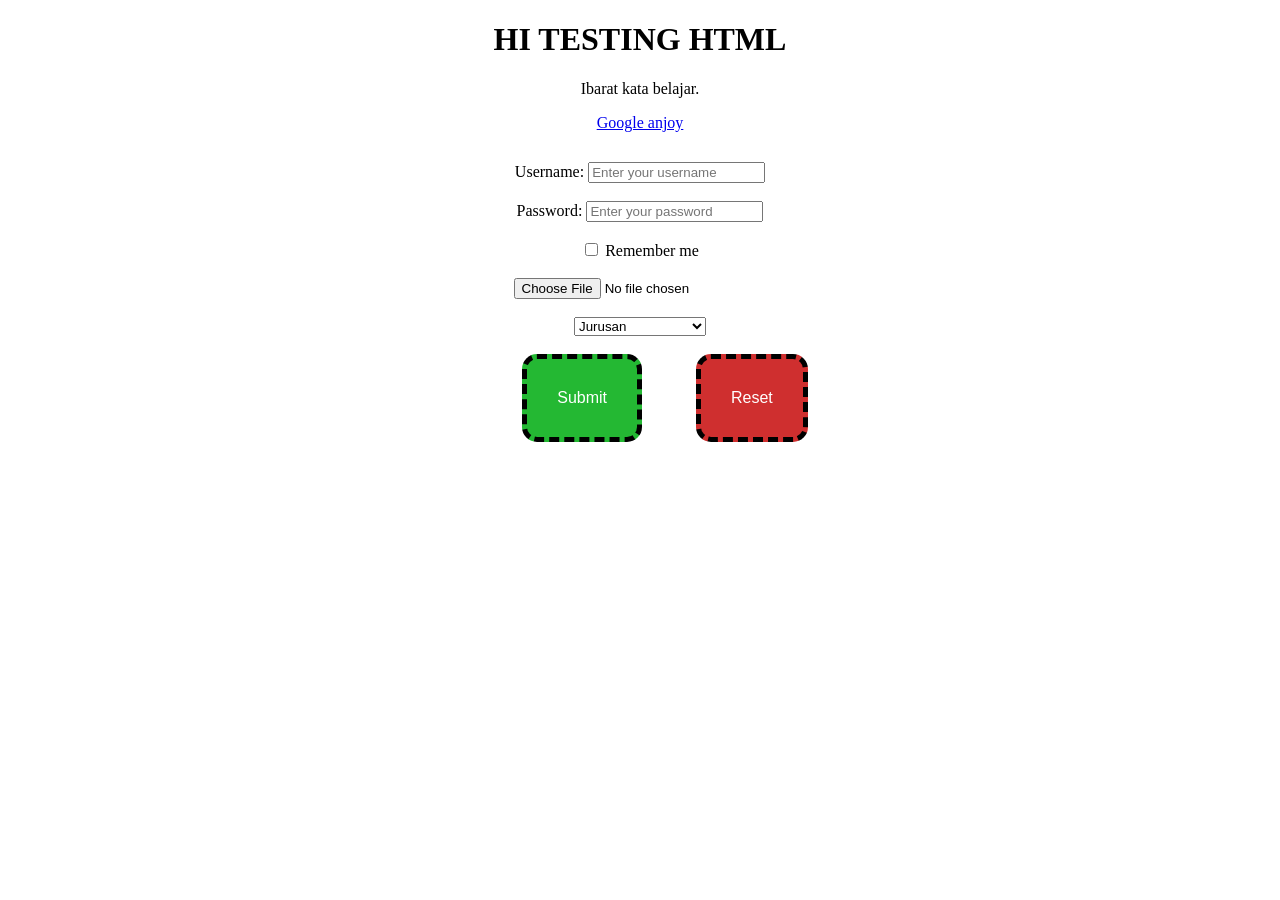
==== MINGGU 1/index.html @ 1b0570c7 "wop belajar html/css" ====
<!DOCTYPE html>
<html lang="en">
<head>
    <meta charset="UTF-8">
    <meta name="viewport" content="width=device-width, initial-scale=1.0">
    <link rel="stylesheet" href="vanilla.css">
    <title>My HTML Gueh</title>
    <style>
        
    </style>
</head>

<body style="text-align: center;">
    <h1>HI TESTING HTML</h1>
    <p>Ibarat kata belajar.</p>
    <a href="https://www.google.com" class="jarak">Google anjoy</a>

    <div>
        <form action="login.html" method=get>
            <label for="username">Username:</label>
            <input type="text" id="username" name="username"  placeholder="Enter your username" required><br><br>

            <label for="password">Password:</label>
            <input type="password" id="password" name="password" placeholder="Enter your password" required><br><br>
            <input type="checkbox" id="remember" name="remember">
            <label for="remember">Remember me</label><br><br>

            <input type="file" id="file" name="file"><br><br>

            <select id="jurusan" name="jurusan">
                <option value="">Jurusan</option>
                <option value="computer_science">Computer Science</option>
                <option value="mathematics">Mathematics</option>
                <option value="physics">Physics</option>
            </select><br><br>

            <button type="submit" class="nyam cukay">Submit</button>
            <button type="reset" class="nyam mmg">Reset</button>

    
        </form>
    </div>

</body>
</html>
---- MINGGU 1/vanilla.css ----
.nyam {
            font-family: Arial, sans-serif;
            font-size: 16px;
            color: rgb(255, 255, 255);
            border: 5px dashed rgb(0, 0, 0);
            border-radius: 15px;
        }

        .cukay {
            background-color: rgb(36, 184, 51);
            padding: 30px;
            margin-left: 50px;
        }

        .mmg {
            background-color: rgb(207, 47, 47);
            padding: 30px;
            margin-left: 50px;
        }

        .jarak {
            display: inline-block; 
            margin-bottom: 30px;
        }
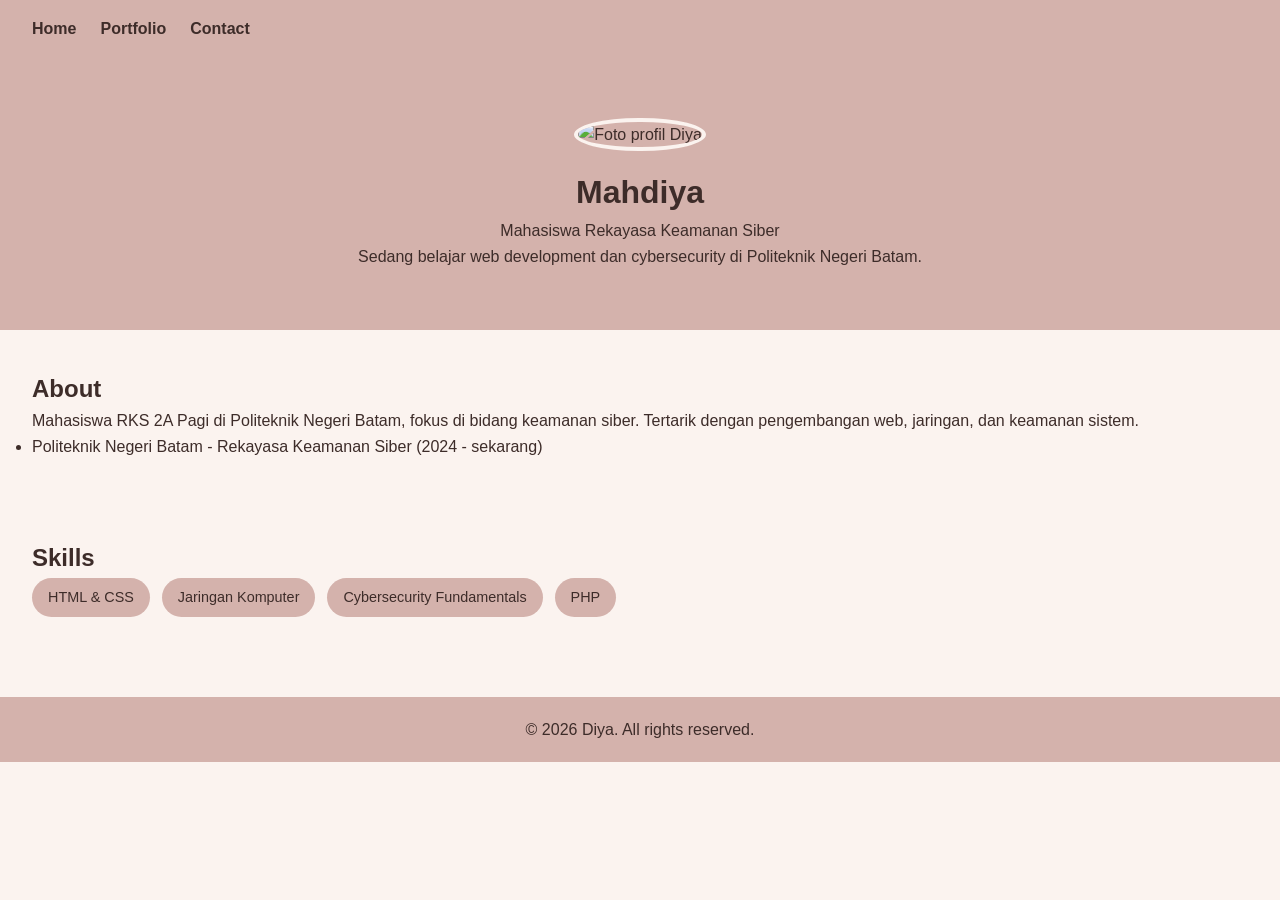
==== commit 4a6feed2: "hi testing" ====
--- a/MINGGU 1/index.html
+++ b/MINGGU 1/index.html
@@ -1,45 +1,53 @@
 <!DOCTYPE html>
-<html lang="en">
+<html lang="id">
 <head>
-    <meta charset="UTF-8">
-    <meta name="viewport" content="width=device-width, initial-scale=1.0">
-    <link rel="stylesheet" href="vanilla.css">
-    <title>My HTML Gueh</title>
-    <style>
-        
-    </style>
+  <meta charset="UTF-8">
+  <meta name="viewport" content="width=device-width, initial-scale=1.0">
+  <title>Diya - Portfolio</title>
+  <link rel="stylesheet" href="vanilla.css">
 </head>
+<body>
 
-<body style="text-align: center;">
-    <h1>HI TESTING HTML</h1>
-    <p>Ibarat kata belajar.</p>
-    <a href="https://www.google.com" class="jarak">Google anjoy</a>
+  <header>
+    <nav>
+      <ul>
+        <li><a href="index.html">Home</a></li>
+        <li><a href="portfolio.html">Portfolio</a></li>
+        <li><a href="contact.html">Contact</a></li>
+      </ul>
+    </nav>
+  </header>
 
-    <div>
-        <form action="login.html" method=get>
-            <label for="username">Username:</label>
-            <input type="text" id="username" name="username"  placeholder="Enter your username" required><br><br>
+  <main>
+    <section id="hero">
+      <img src="assets/foto.jpg" alt="Foto profil Diya">
+      <h1>Mahdiya</h1>
+      <p>Mahasiswa Rekayasa Keamanan Siber</p>
+      <p>Sedang belajar web development dan cybersecurity di Politeknik Negeri Batam.</p>
+    </section>
 
-            <label for="password">Password:</label>
-            <input type="password" id="password" name="password" placeholder="Enter your password" required><br><br>
-            <input type="checkbox" id="remember" name="remember">
-            <label for="remember">Remember me</label><br><br>
+    <section id="about">
+      <h2>About</h2>
+      <p>Mahasiswa RKS 2A Pagi di Politeknik Negeri Batam, fokus di bidang keamanan siber. Tertarik dengan pengembangan web, jaringan, dan keamanan sistem.</p>
+      <ul>
+        <li>Politeknik Negeri Batam - Rekayasa Keamanan Siber (2024 - sekarang)</li>
+      </ul>
+    </section>
 
-            <input type="file" id="file" name="file"><br><br>
+    <section id="skills">
+      <h2>Skills</h2>
+      <ul>
+        <li>HTML & CSS</li>
+        <li>Jaringan Komputer</li>
+        <li>Cybersecurity Fundamentals</li>
+        <li>PHP</li>
+      </ul>
+    </section>
+  </main>
 
-            <select id="jurusan" name="jurusan">
-                <option value="">Jurusan</option>
-                <option value="computer_science">Computer Science</option>
-                <option value="mathematics">Mathematics</option>
-                <option value="physics">Physics</option>
-            </select><br><br>
-
-            <button type="submit" class="nyam cukay">Submit</button>
-            <button type="reset" class="nyam mmg">Reset</button>
-
-    
-        </form>
-    </div>
+  <footer>
+    <p>&copy; 2026 Diya. All rights reserved.</p>
+  </footer>
 
 </body>
 </html>
--- a/MINGGU 1/vanilla.css
+++ b/MINGGU 1/vanilla.css
@@ -1,24 +1,157 @@
-.nyam {
-            font-family: Arial, sans-serif;
-            font-size: 16px;
-            color: rgb(255, 255, 255);
-            border: 5px dashed rgb(0, 0, 0);
-            border-radius: 15px;
-        }
+/* ===== Variables ===== */
+:root {
+  --mauve: #D4B2AC;
+  --mauve-dark: #B98F87;
+  --cream: #FBF3EF;
+  --text-dark: #3D2C29;
+}
 
-        .cukay {
-            background-color: rgb(36, 184, 51);
-            padding: 30px;
-            margin-left: 50px;
-        }
+/* ===== Reset dasar ===== */
+* {
+  margin: 0;
+  padding: 0;
+  box-sizing: border-box;
+}
 
-        .mmg {
-            background-color: rgb(207, 47, 47);
-            padding: 30px;
-            margin-left: 50px;
-        }
+body {
+  font-family: Arial, sans-serif;
+  color: var(--text-dark);
+  background-color: var(--cream);
+  line-height: 1.6;
+}
 
-        .jarak {
-            display: inline-block; 
-            margin-bottom: 30px;
-        }+/* ===== Header & Nav ===== */
+header {
+  background-color: var(--mauve);
+  padding: 16px 32px;
+}
+
+nav ul {
+  list-style: none;
+  display: flex;
+  gap: 24px;
+}
+
+nav a {
+  text-decoration: none;
+  color: var(--text-dark);
+  font-weight: bold;
+}
+
+nav a:hover {
+  color: var(--mauve-dark);
+}
+
+/* ===== Hero Section ===== */
+#hero {
+  text-align: center;
+  padding: 60px 20px;
+  background-color: var(--mauve);
+}
+
+#hero img {
+  width: 150px;
+  height: 150px;
+  border-radius: 50%;
+  object-fit: cover;
+  border: 4px solid var(--cream);
+}
+
+#hero h1 {
+  margin-top: 16px;
+  font-size: 2rem;
+}
+
+/* ===== About & Skills ===== */
+#about, #skills {
+  padding: 40px 32px;
+}
+
+#skills ul {
+  list-style: none;
+  display: flex;
+  flex-wrap: wrap;
+  gap: 12px;
+}
+
+#skills li {
+  background-color: var(--mauve);
+  padding: 8px 16px;
+  border-radius: 20px;
+  font-size: 0.9rem;
+}
+
+/* ===== Portfolio: Project Grid ===== */
+#project-grid {
+  display: grid;
+  grid-template-columns: repeat(auto-fit, minmax(280px, 1fr));
+  gap: 24px;
+  padding: 32px;
+}
+
+.project-card {
+  background-color: var(--mauve);
+  padding: 20px;
+  border-radius: 12px;
+  border: 2px solid var(--mauve-dark);
+}
+
+.tech-badges {
+  display: flex;
+  gap: 8px;
+  margin: 12px 0;
+}
+
+.tech-badges span {
+  background-color: var(--mauve-dark);
+  color: var(--cream);
+  padding: 4px 10px;
+  border-radius: 12px;
+  font-size: 0.8rem;
+}
+
+/* ===== Contact Form ===== */
+form {
+  max-width: 500px;
+  margin: 32px auto;
+  padding: 24px;
+  background-color: var(--mauve);
+  border-radius: 12px;
+  display: flex;
+  flex-direction: column;
+  gap: 12px;
+}
+
+label {
+  font-weight: bold;
+}
+
+input, select, textarea {
+  padding: 8px;
+  border: 1px solid var(--mauve-dark);
+  border-radius: 6px;
+  font-family: inherit;
+  background-color: var(--cream);
+}
+
+button {
+  background-color: var(--mauve-dark);
+  color: var(--cream);
+  border: none;
+  padding: 12px;
+  border-radius: 6px;
+  font-weight: bold;
+  cursor: pointer;
+}
+
+button:hover {
+  background-color: var(--text-dark);
+}
+
+/* ===== Footer ===== */
+footer {
+  text-align: center;
+  padding: 20px;
+  background-color: var(--mauve);
+  margin-top: 40px;
+}
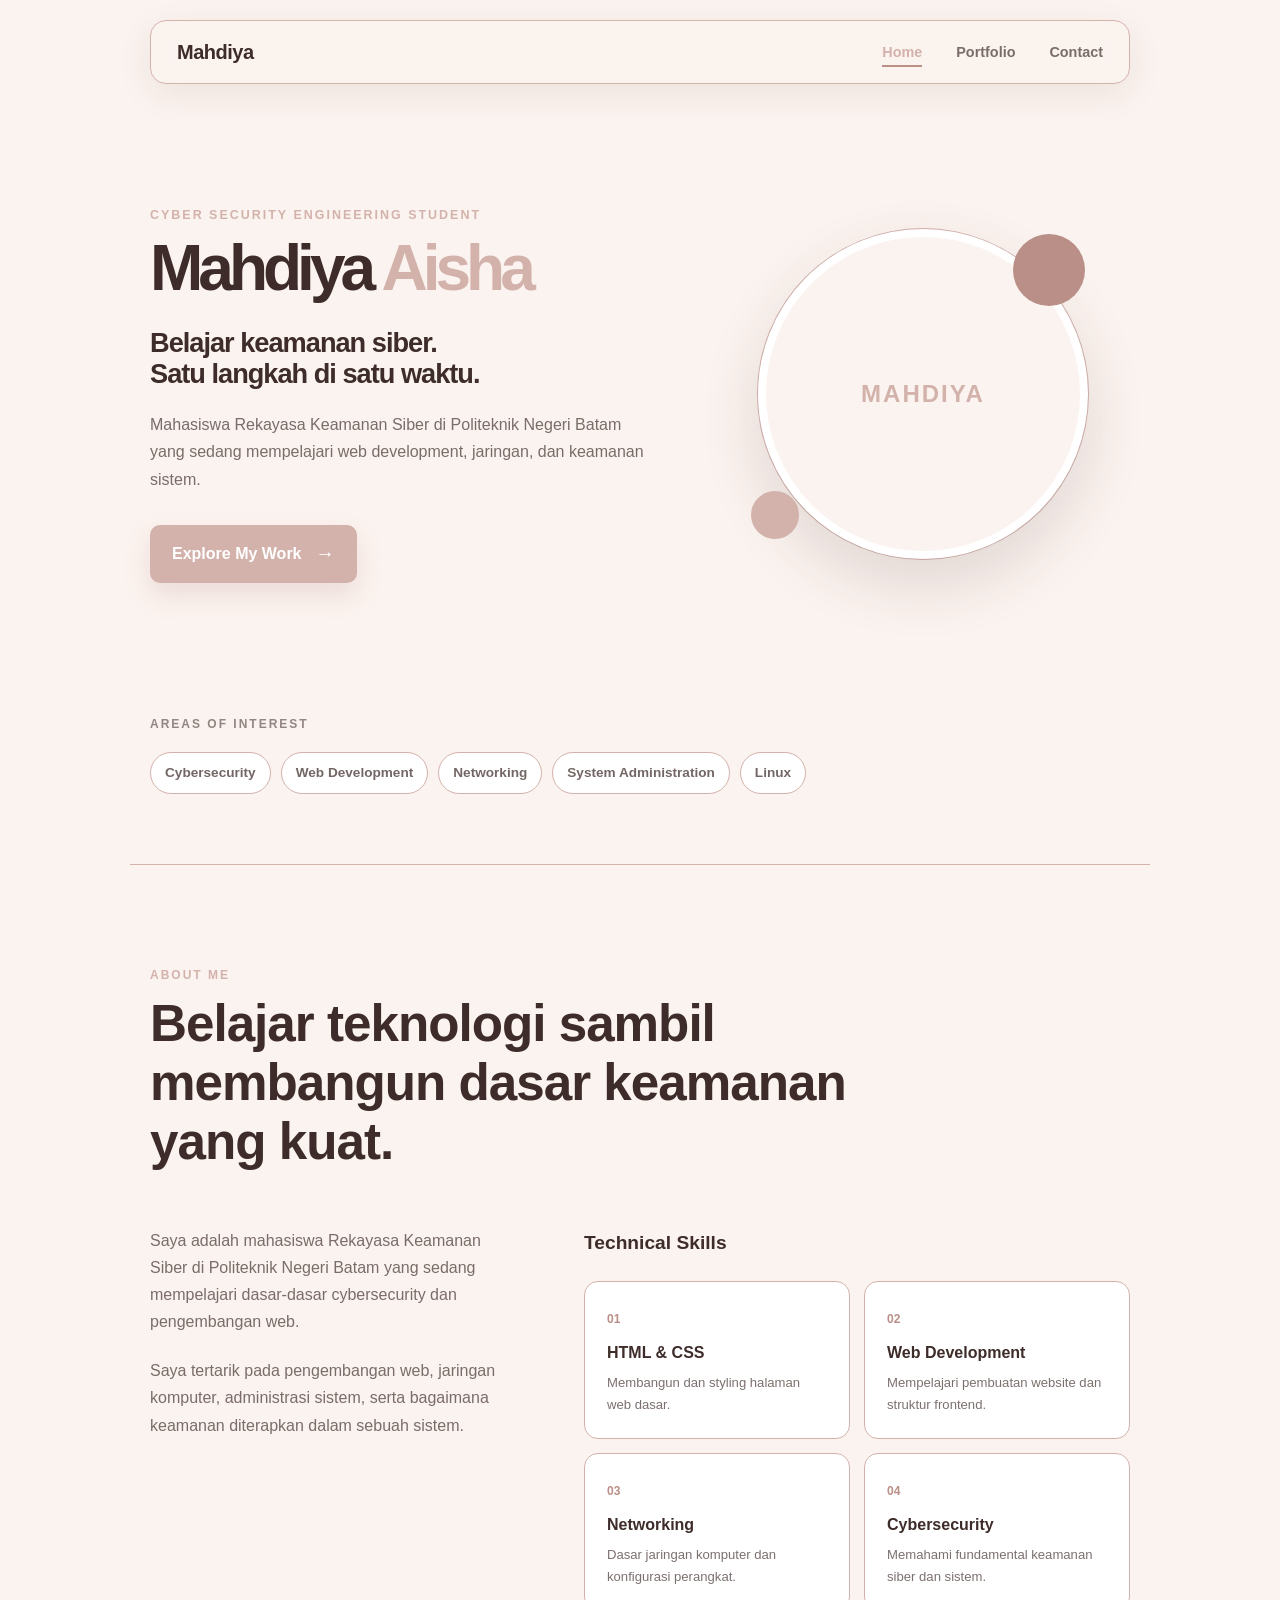
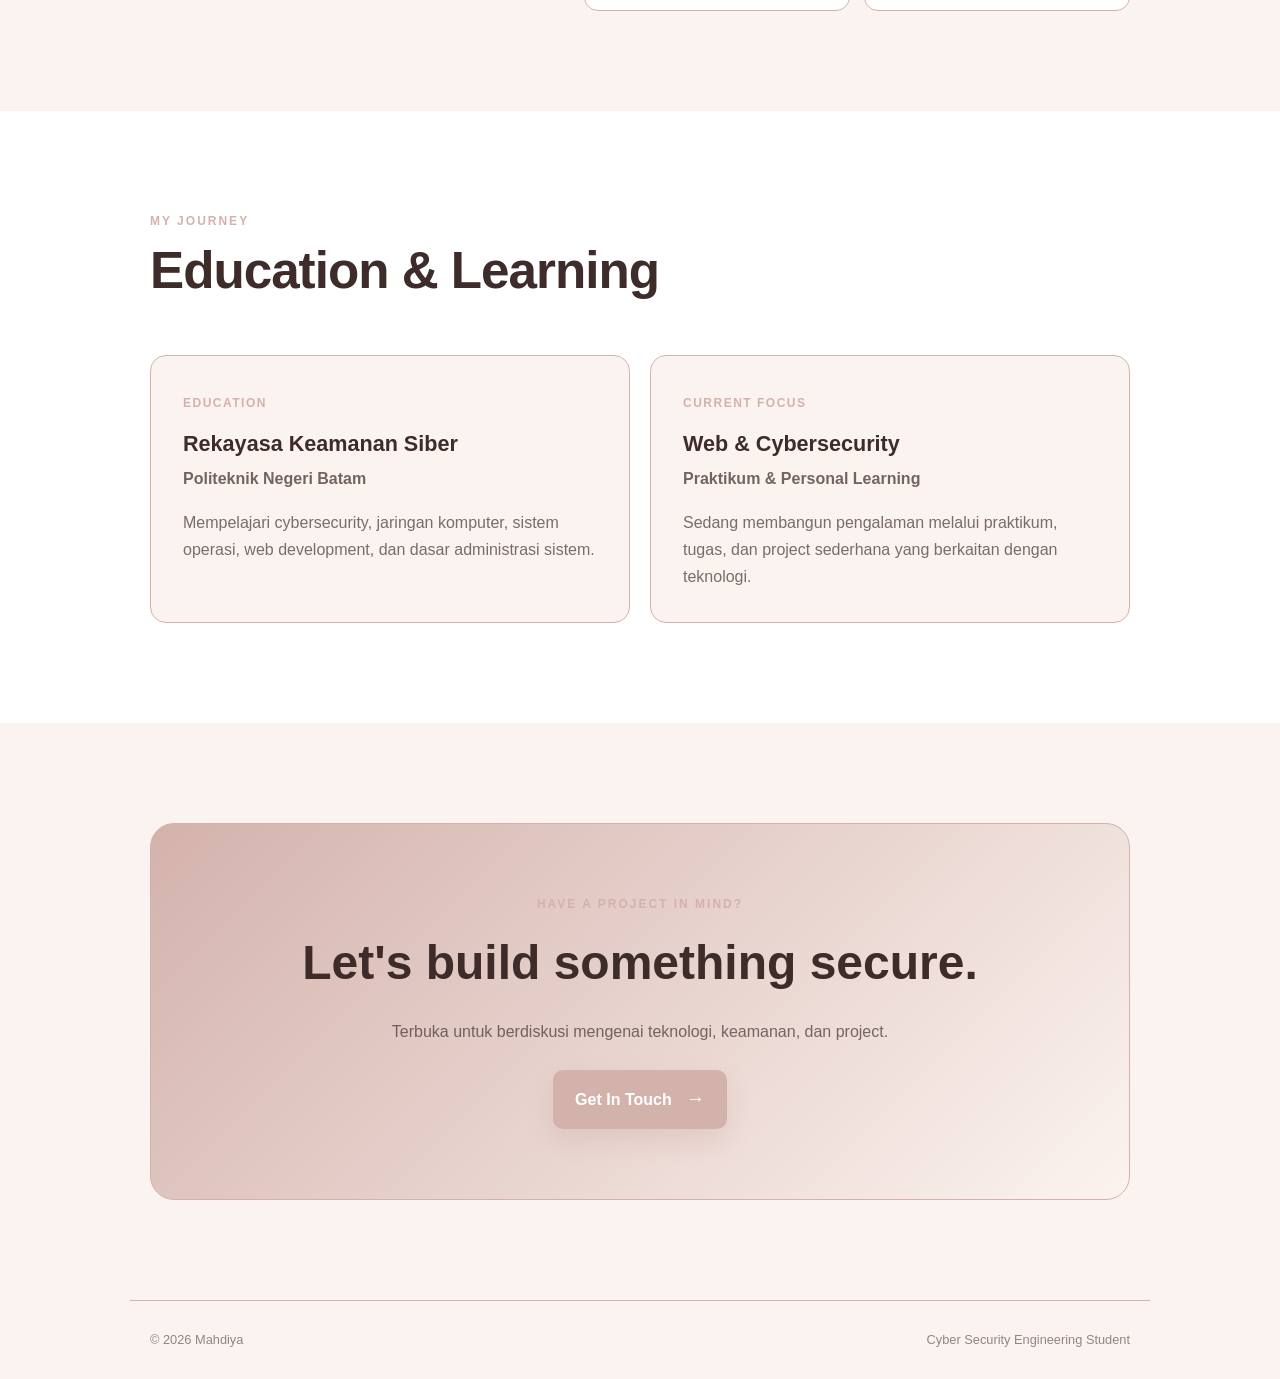
==== commit 2617c5f2: "hi testing" ====
--- a/MINGGU 1/index.html
+++ b/MINGGU 1/index.html
@@ -1,53 +1,168 @@
 <!DOCTYPE html>
 <html lang="id">
 <head>
-  <meta charset="UTF-8">
-  <meta name="viewport" content="width=device-width, initial-scale=1.0">
-  <title>Diya - Portfolio</title>
-  <link rel="stylesheet" href="vanilla.css">
+    <meta charset="UTF-8">
+    <meta name="viewport" content="width=device-width, initial-scale=1.0">
+    <title>Mahdiya | Cyber Security Portfolio</title>
+    <link rel="stylesheet" href="style.css">
 </head>
 <body>
 
-  <header>
-    <nav>
-      <ul>
-        <li><a href="index.html">Home</a></li>
-        <li><a href="portfolio.html">Portfolio</a></li>
-        <li><a href="contact.html">Contact</a></li>
-      </ul>
+<header class="site-header">
+    <nav class="navbar">
+        <a href="index.html" class="logo">Mahdiya</a>
+        <ul class="nav-menu">
+            <li><a href="index.html" class="active">Home</a></li>
+            <li><a href="portfolio.html">Portfolio</a></li>
+            <li><a href="contact.html">Contact</a></li>
+        </ul>
     </nav>
-  </header>
+</header>
 
-  <main>
-    <section id="hero">
-      <img src="assets/foto.jpg" alt="Foto profil Diya">
-      <h1>Mahdiya</h1>
-      <p>Mahasiswa Rekayasa Keamanan Siber</p>
-      <p>Sedang belajar web development dan cybersecurity di Politeknik Negeri Batam.</p>
+<main>
+    <section class="hero">
+        <div class="hero-content">
+            <p class="hero-label">Cyber Security Engineering Student</p>
+
+            <h1>
+                Mahdiya <span>Aisha</span>
+            </h1>
+
+            <h2>
+                Belajar keamanan siber.<br>
+                Satu langkah di satu waktu.
+            </h2>
+
+            <p class="hero-description">
+                Mahasiswa Rekayasa Keamanan Siber di Politeknik Negeri Batam
+                yang sedang mempelajari web development, jaringan, dan
+                keamanan sistem.
+            </p>
+
+            <div class="hero-actions">
+                <a href="portfolio.html" class="btn btn-primary">
+                    Explore My Work <span>→</span>
+                </a>
+            </div>
+        </div>
+
+        <div class="hero-profile">
+            <div class="profile-glow"></div>
+            <div class="profile-placeholder">
+                <span>MAHDIYA</span>
+            </div>
+            <div class="yellow-orb"></div>
+            <div class="blue-orb"></div>
+        </div>
     </section>
 
-    <section id="about">
-      <h2>About</h2>
-      <p>Mahasiswa RKS 2A Pagi di Politeknik Negeri Batam, fokus di bidang keamanan siber. Tertarik dengan pengembangan web, jaringan, dan keamanan sistem.</p>
-      <ul>
-        <li>Politeknik Negeri Batam - Rekayasa Keamanan Siber (2024 - sekarang)</li>
-      </ul>
+    <section class="expertise">
+        <p class="expertise-label">Areas of Interest</p>
+        <div class="expertise-list">
+            <span>Cybersecurity</span>
+            <span>Web Development</span>
+            <span>Networking</span>
+            <span>System Administration</span>
+            <span>Linux</span>
+        </div>
     </section>
 
-    <section id="skills">
-      <h2>Skills</h2>
-      <ul>
-        <li>HTML & CSS</li>
-        <li>Jaringan Komputer</li>
-        <li>Cybersecurity Fundamentals</li>
-        <li>PHP</li>
-      </ul>
+    <section class="section about">
+        <div class="section-heading">
+            <p class="section-label">About Me</p>
+            <h2>Belajar teknologi sambil membangun dasar keamanan yang kuat.</h2>
+        </div>
+
+        <div class="about-grid">
+            <div class="about-description">
+                <p>
+                    Saya adalah mahasiswa Rekayasa Keamanan Siber di
+                    Politeknik Negeri Batam yang sedang mempelajari dasar-dasar
+                    cybersecurity dan pengembangan web.
+                </p>
+                <p>
+                    Saya tertarik pada pengembangan web, jaringan komputer,
+                    administrasi sistem, serta bagaimana keamanan diterapkan
+                    dalam sebuah sistem.
+                </p>
+            </div>
+
+            <div class="skills">
+                <h3>Technical Skills</h3>
+                <div class="skill-grid">
+                    <div class="skill-card">
+                        <span class="skill-number">01</span>
+                        <h4>HTML &amp; CSS</h4>
+                        <p>Membangun dan styling halaman web dasar.</p>
+                    </div>
+                    <div class="skill-card">
+                        <span class="skill-number">02</span>
+                        <h4>Web Development</h4>
+                        <p>Mempelajari pembuatan website dan struktur frontend.</p>
+                    </div>
+                    <div class="skill-card">
+                        <span class="skill-number">03</span>
+                        <h4>Networking</h4>
+                        <p>Dasar jaringan komputer dan konfigurasi perangkat.</p>
+                    </div>
+                    <div class="skill-card">
+                        <span class="skill-number">04</span>
+                        <h4>Cybersecurity</h4>
+                        <p>Memahami fundamental keamanan siber dan sistem.</p>
+                    </div>
+                </div>
+            </div>
+        </div>
     </section>
-  </main>
 
-  <footer>
-    <p>&copy; 2026 Diya. All rights reserved.</p>
-  </footer>
+    <section class="section journey">
+        <div class="section-heading">
+            <p class="section-label">My Journey</p>
+            <h2>Education &amp; Learning</h2>
+        </div>
+
+        <div class="journey-grid">
+            <article class="journey-card">
+                <span class="journey-year">Education</span>
+                <h3>Rekayasa Keamanan Siber</h3>
+                <p class="journey-place">Politeknik Negeri Batam</p>
+                <p>
+                    Mempelajari cybersecurity, jaringan komputer, sistem
+                    operasi, web development, dan dasar administrasi sistem.
+                </p>
+            </article>
+
+            <article class="journey-card">
+                <span class="journey-year">Current Focus</span>
+                <h3>Web &amp; Cybersecurity</h3>
+                <p class="journey-place">Praktikum &amp; Personal Learning</p>
+                <p>
+                    Sedang membangun pengalaman melalui praktikum, tugas,
+                    dan project sederhana yang berkaitan dengan teknologi.
+                </p>
+            </article>
+        </div>
+    </section>
+
+    <section class="cta">
+        <div>
+            <p class="section-label">Have a project in mind?</p>
+            <h2>Let's build something secure.</h2>
+            <p>
+                Terbuka untuk berdiskusi mengenai teknologi, keamanan,
+                dan project.
+            </p>
+            <a href="contact.html" class="btn btn-primary">
+                Get In Touch <span>→</span>
+            </a>
+        </div>
+    </section>
+</main>
+
+<footer class="site-footer">
+    <p>© 2026 Mahdiya</p>
+    <p>Cyber Security Engineering Student</p>
+</footer>
 
 </body>
-</html>+</html>
--- a/MINGGU 1/style.css
+++ b/MINGGU 1/style.css
@@ -0,0 +1,1432 @@
+
+* {
+    margin: 0;
+    padding: 0;
+    box-sizing: border-box;
+}
+
+html {
+    scroll-behavior: smooth;
+}
+
+body {
+    font-family: "Segoe UI", Arial, sans-serif;
+    background: #FBF3EF;
+    color: #3D2C29;
+    line-height: 1.7;
+}
+
+a {
+    text-decoration: none;
+    color: inherit;
+}
+
+ul {
+    list-style: none;
+}
+
+
+/* ========================================
+   VARIABLES
+======================================== */
+
+:root {
+    --blue: #D4B2AC;
+    --blue-dark: #B98F87;
+    --blue-light: #FBF3EF;
+
+    --yellow: #B98F87;
+    --yellow-light: #FBF3EF;
+
+    --dark: #3D2C29;
+    --gray: rgba(61,44,41,0.68);
+    --border: #D4B2AC;
+
+    --white: #FBF3EF;
+}
+
+
+/* ========================================
+   NAVIGATION
+======================================== */
+
+.site-header {
+    position: sticky;
+    top: 20px;
+    z-index: 1000;
+
+    max-width: 1020px;
+    margin: 0 auto;
+
+    padding: 0 20px;
+}
+
+.navbar {
+    min-height: 64px;
+
+    padding: 0 26px;
+
+    display: flex;
+    align-items: center;
+    justify-content: space-between;
+
+    background: rgba(251, 243, 239, 0.94);
+
+    border: 1px solid var(--border);
+    border-radius: 16px;
+
+    box-shadow:
+        0 10px 35px rgba(61, 44, 41, 0.08);
+
+    backdrop-filter: blur(14px);
+}
+
+.logo {
+    font-size: 1.25rem;
+    font-weight: 800;
+    letter-spacing: -0.5px;
+}
+
+.logo span {
+    color: var(--blue);
+}
+
+.nav-menu {
+    display: flex;
+    gap: 34px;
+}
+
+.nav-menu a {
+    position: relative;
+
+    color: rgba(61,44,41,0.68);
+
+    font-size: 0.9rem;
+    font-weight: 600;
+
+    transition: color 0.2s ease;
+}
+
+.nav-menu a:hover,
+.nav-menu a.active {
+    color: var(--blue);
+}
+
+.nav-menu a::after {
+    content: "";
+
+    position: absolute;
+
+    left: 0;
+    bottom: -7px;
+
+    width: 0;
+    height: 2px;
+
+    background: var(--yellow);
+
+    transition: width 0.2s ease;
+}
+
+.nav-menu a:hover::after,
+.nav-menu a.active::after {
+    width: 100%;
+}
+
+
+/* ========================================
+   HERO
+======================================== */
+
+.hero {
+    max-width: 1020px;
+
+    min-height: 650px;
+
+    margin: auto;
+    padding: 80px 20px 70px;
+
+    display: grid;
+
+    grid-template-columns: 1.1fr 0.9fr;
+
+    align-items: center;
+
+    gap: 60px;
+}
+
+.hero-label {
+    color: var(--blue);
+
+    font-size: 0.78rem;
+    font-weight: 800;
+
+    letter-spacing: 2px;
+    text-transform: uppercase;
+}
+
+.hero h1 {
+    margin-top: 12px;
+
+    font-size: clamp(4rem, 5vw, 6.8rem);
+
+    line-height: 0.95;
+
+    letter-spacing: -5px;
+}
+
+.hero h1 span {
+    color: var(--blue);
+}
+
+.hero h2 {
+    max-width: 620px;
+
+    margin-top: 28px;
+
+    color: #3D2C29;
+
+    font-size: clamp(1.7rem, 2vw, 2.6rem);
+
+    line-height: 1.15;
+
+    letter-spacing: -1px;
+}
+
+.hero-description {
+    max-width: 570px;
+
+    margin-top: 22px;
+
+    color: var(--gray);
+
+    font-size: 1rem;
+}
+
+.hero-actions {
+    margin-top: 32px;
+}
+
+
+/* ========================================
+   BUTTON
+======================================== */
+
+.btn {
+    display: inline-flex;
+
+    align-items: center;
+    gap: 14px;
+
+    padding: 13px 22px;
+
+    border-radius: 10px;
+
+    font-weight: 700;
+
+    transition:
+        transform 0.2s ease,
+        box-shadow 0.2s ease,
+        background 0.2s ease;
+}
+
+.btn span {
+    font-size: 1.2rem;
+}
+
+.btn-primary {
+    background: var(--blue);
+
+    color: white;
+
+    box-shadow:
+        0 12px 25px rgba(185, 143, 135, 0.22);
+}
+
+.btn-primary:hover {
+    background: var(--blue-dark);
+
+    transform: translateY(-2px);
+
+    box-shadow:
+        0 15px 30px rgba(185, 143, 135, 0.28);
+}
+
+
+/* ========================================
+   PROFILE
+======================================== */
+
+.hero-profile {
+    position: relative;
+
+    min-height: 430px;
+
+    display: flex;
+
+    align-items: center;
+    justify-content: center;
+}
+
+.profile-glow {
+    position: absolute;
+
+    width: 350px;
+    height: 350px;
+
+    border-radius: 50%;
+
+    background: #FBF3EF;
+
+    filter: blur(5px);
+}
+
+.profile-image {
+    position: relative;
+
+    z-index: 2;
+
+    width: 330px;
+    height: 330px;
+
+    border-radius: 50%;
+
+    overflow: hidden;
+
+    background: #FBF3EF;
+
+    border: 8px solid white;
+
+    box-shadow:
+        0 25px 60px rgba(61, 44, 41, 0.14),
+        0 0 0 1px #D4B2AC;
+}
+
+.profile-image img {
+    width: 100%;
+    height: 100%;
+
+    object-fit: cover;
+}
+
+.yellow-orb {
+    position: absolute;
+
+    z-index: 3;
+
+    width: 72px;
+    height: 72px;
+
+    right: 45px;
+    top: 55px;
+
+    border-radius: 50%;
+
+    background: var(--yellow);
+}
+
+.blue-orb {
+    position: absolute;
+
+    z-index: 3;
+
+    width: 48px;
+    height: 48px;
+
+    left: 35px;
+    bottom: 70px;
+
+    border-radius: 50%;
+
+    background: #D4B2AC;
+}
+
+
+/* ========================================
+   EXPERTISE
+======================================== */
+
+.expertise {
+    max-width: 1020px;
+
+    margin: 0 auto;
+
+    padding: 0 20px 70px;
+}
+
+.expertise-label {
+    margin-bottom: 18px;
+
+    color: rgba(61,44,41,0.55);
+
+    font-size: 0.75rem;
+    font-weight: 800;
+
+    letter-spacing: 2px;
+    text-transform: uppercase;
+}
+
+.expertise-list {
+    display: flex;
+
+    flex-wrap: wrap;
+
+    gap: 10px;
+}
+
+.expertise-list span {
+    padding: 8px 14px;
+
+    background: white;
+
+    border: 1px solid var(--border);
+
+    border-radius: 999px;
+
+    color: rgba(61,44,41,0.72);
+
+    font-size: 0.85rem;
+    font-weight: 600;
+}
+
+
+/* ========================================
+   SECTION
+======================================== */
+
+.section {
+    max-width: 1020px;
+
+    margin: auto;
+
+    padding: 100px 20px;
+}
+
+.section-heading {
+    max-width: 700px;
+
+    margin-bottom: 55px;
+}
+
+.section-label {
+    color: var(--blue);
+
+    font-size: 0.75rem;
+    font-weight: 800;
+
+    letter-spacing: 2px;
+    text-transform: uppercase;
+}
+
+.section-heading h2 {
+    margin-top: 10px;
+
+    font-size: clamp(2rem, 4vw, 3.2rem);
+
+    line-height: 1.15;
+
+    letter-spacing: -1px;
+}
+
+
+/* ========================================
+   ABOUT
+======================================== */
+
+.about {
+    border-top: 1px solid var(--border);
+}
+
+.about-grid {
+    display: grid;
+
+    grid-template-columns: 0.8fr 1.2fr;
+
+    gap: 70px;
+}
+
+.about-description {
+    color: var(--gray);
+
+    font-size: 1rem;
+}
+
+.about-description p + p {
+    margin-top: 22px;
+}
+
+.skills h3 {
+    margin-bottom: 22px;
+
+    font-size: 1.2rem;
+}
+
+.skill-grid {
+    display: grid;
+
+    grid-template-columns: repeat(2, 1fr);
+
+    gap: 14px;
+}
+
+.skill-card {
+    padding: 22px;
+
+    background: white;
+
+    border: 1px solid var(--border);
+
+    border-radius: 14px;
+
+    transition:
+        transform 0.2s ease,
+        box-shadow 0.2s ease;
+}
+
+.skill-card:hover {
+    transform: translateY(-4px);
+
+    box-shadow:
+        0 15px 35px rgba(61, 44, 41, 0.10);
+}
+
+.skill-number {
+    color: var(--yellow);
+
+    font-size: 0.75rem;
+    font-weight: 800;
+}
+
+.skill-card h4 {
+    margin-top: 8px;
+
+    font-size: 1rem;
+}
+
+.skill-card p {
+    margin-top: 5px;
+
+    color: var(--gray);
+
+    font-size: 0.82rem;
+}
+
+
+/* ========================================
+   JOURNEY
+======================================== */
+
+.journey {
+    background: white;
+
+    max-width: none;
+
+    padding-left: max(20px, calc((100% - 980px) / 2));
+    padding-right: max(20px, calc((100% - 980px) / 2));
+}
+
+.journey-grid {
+    display: grid;
+
+    grid-template-columns: repeat(2, 1fr);
+
+    gap: 20px;
+}
+
+.journey-card {
+    padding: 32px;
+
+    background: #FBF3EF;
+
+    border: 1px solid var(--border);
+
+    border-radius: 16px;
+}
+
+.journey-year {
+    color: var(--blue);
+
+    font-size: 0.75rem;
+    font-weight: 800;
+
+    letter-spacing: 1.5px;
+    text-transform: uppercase;
+}
+
+.journey-card h3 {
+    margin-top: 10px;
+
+    font-size: 1.35rem;
+}
+
+.journey-place {
+    margin-top: 3px;
+
+    color: rgba(61,44,41,0.72);
+
+    font-weight: 600;
+}
+
+.journey-card p:last-child {
+    margin-top: 16px;
+
+    color: var(--gray);
+}
+
+
+/* ========================================
+   CTA
+======================================== */
+
+.cta {
+    max-width: 980px;
+
+    margin: 100px auto;
+
+    padding: 70px 30px;
+
+    text-align: center;
+
+    border-radius: 24px;
+
+    background:
+        linear-gradient(
+            135deg,
+            #D4B2AC,
+            #FBF3EF
+        );
+
+    border: 1px solid var(--border);
+}
+
+.cta h2 {
+    margin-top: 8px;
+
+    font-size: clamp(2rem, 4vw, 3rem);
+}
+
+.cta p:not(.section-label) {
+    margin: 14px auto 25px;
+
+    max-width: 500px;
+
+    color: var(--gray);
+}
+
+
+/* ========================================
+   FOOTER
+======================================== */
+
+.site-footer {
+    padding: 28px 20px;
+
+    display: flex;
+
+    justify-content: space-between;
+
+    max-width: 1020px;
+
+    margin: auto;
+
+    border-top: 1px solid var(--border);
+
+    color: rgba(61,44,41,0.55);
+
+    font-size: 0.8rem;
+}
+
+
+/* ========================================
+   RESPONSIVE
+======================================== */
+
+@media (max-width: 800px) {
+
+    .site-header {
+        top: 10px;
+    }
+
+    .navbar {
+        padding: 0 18px;
+    }
+
+    .nav-menu {
+        gap: 18px;
+    }
+
+    .hero {
+        grid-template-columns: 1fr;
+
+        text-align: center;
+
+        padding-top: 70px;
+    }
+
+    .hero-profile {
+        order: -1;
+
+        min-height: 350px;
+    }
+
+    .hero-description {
+        margin-left: auto;
+        margin-right: auto;
+    }
+
+    .hero-actions {
+        display: flex;
+        justify-content: center;
+    }
+
+    .about-grid {
+        grid-template-columns: 1fr;
+
+        gap: 45px;
+    }
+
+    .journey-grid {
+        grid-template-columns: 1fr;
+    }
+
+    .site-footer {
+        flex-direction: column;
+
+        gap: 5px;
+
+        text-align: center;
+    }
+}
+
+
+@media (max-width: 500px) {
+
+    .navbar {
+        min-height: 58px;
+    }
+
+    .logo {
+        font-size: 1rem;
+    }
+
+    .nav-menu {
+        gap: 12px;
+    }
+
+    .nav-menu a {
+        font-size: 0.78rem;
+    }
+
+    .hero {
+        padding-top: 50px;
+    }
+
+    .hero h1 {
+        font-size: 4rem;
+
+        letter-spacing: -3px;
+    }
+
+    .hero h2 {
+        font-size: 1.5rem;
+    }
+
+    .profile-image {
+        width: 260px;
+        height: 260px;
+    }
+
+    .profile-glow {
+        width: 280px;
+        height: 280px;
+    }
+
+    .yellow-orb {
+        right: 20px;
+        top: 50px;
+
+        width: 55px;
+        height: 55px;
+    }
+
+    .blue-orb {
+        left: 15px;
+        bottom: 50px;
+
+        width: 38px;
+        height: 38px;
+    }
+
+    .skill-grid {
+        grid-template-columns: 1fr;
+    }
+}
+
+/* ========================================
+   PORTFOLIO
+======================================== */
+
+.portfolio-hero {
+    max-width: 1020px;
+
+    margin: auto;
+
+    padding: 110px 20px 70px;
+}
+
+.portfolio-hero h1 {
+    margin-top: 10px;
+
+    font-size: clamp(3rem, 7vw, 5.5rem);
+
+    line-height: 1;
+
+    letter-spacing: -4px;
+}
+
+.portfolio-hero h1 span {
+    color: var(--blue);
+}
+
+.portfolio-hero > p:last-child {
+    max-width: 600px;
+
+    margin-top: 25px;
+
+    color: var(--gray);
+
+    font-size: 1rem;
+}
+
+
+/* PROJECT SECTION */
+
+.project-section {
+    max-width: 1020px;
+
+    margin: auto;
+
+    padding: 20px 20px 100px;
+}
+
+.project-grid {
+    display: grid;
+
+    grid-template-columns: repeat(2, 1fr);
+
+    gap: 20px;
+}
+
+
+/* PROJECT CARD */
+
+.project-card {
+    position: relative;
+
+    min-height: 390px;
+
+    padding: 30px;
+
+    background: white;
+
+    border: 1px solid var(--border);
+
+    border-radius: 18px;
+
+    overflow: hidden;
+
+    transition:
+        transform 0.2s ease,
+        box-shadow 0.2s ease;
+}
+
+.project-card:hover {
+    transform: translateY(-5px);
+
+    box-shadow:
+        0 20px 45px rgba(61, 44, 41, 0.12);
+}
+
+.project-card::after {
+    content: "";
+
+    position: absolute;
+
+    width: 120px;
+    height: 120px;
+
+    right: -40px;
+    bottom: -40px;
+
+    border-radius: 50%;
+
+    background: var(--blue-light);
+}
+
+.project-number {
+    color: var(--yellow);
+
+    font-size: 0.8rem;
+
+    font-weight: 800;
+
+    letter-spacing: 2px;
+}
+
+.project-content {
+    position: relative;
+
+    z-index: 2;
+}
+
+.project-category {
+    margin-top: 35px;
+
+    color: var(--blue);
+
+    font-size: 0.72rem;
+
+    font-weight: 800;
+
+    letter-spacing: 1.5px;
+
+    text-transform: uppercase;
+}
+
+.project-card h2 {
+    margin-top: 8px;
+
+    font-size: 1.65rem;
+
+    line-height: 1.2;
+}
+
+.project-card p:not(.project-category) {
+    margin-top: 14px;
+
+    color: var(--gray);
+
+    font-size: 0.9rem;
+}
+
+.project-tags {
+    display: flex;
+
+    flex-wrap: wrap;
+
+    gap: 7px;
+
+    margin-top: 22px;
+}
+
+.project-tags span {
+    padding: 5px 10px;
+
+    border-radius: 999px;
+
+    background: var(--blue-light);
+
+    color: var(--blue-dark);
+
+    font-size: 0.72rem;
+
+    font-weight: 700;
+}
+
+.project-link {
+    display: inline-block;
+
+    margin-top: 25px;
+
+    color: var(--blue);
+
+    font-size: 0.85rem;
+
+    font-weight: 700;
+}
+
+.project-link:hover {
+    color: var(--blue-dark);
+}
+
+
+/* PORTFOLIO RESPONSIVE */
+
+@media (max-width: 700px) {
+
+    .project-grid {
+        grid-template-columns: 1fr;
+    }
+
+    .portfolio-hero {
+        padding-top: 80px;
+    }
+
+    .portfolio-hero h1 {
+        letter-spacing: -2px;
+    }
+
+}
+
+/* ========================================
+   PROJECT IMAGE SLIDER
+======================================== */
+
+.project-slider {
+    position: relative;
+
+    width: 100%;
+
+    margin-top: 28px;
+}
+
+/* Area yang terlihat */
+
+.slider-window {
+    width: 100%;
+
+    overflow: hidden;
+
+    border-radius: 12px;
+
+    border: 1px solid var(--border);
+
+    background: #FBF3EF;    
+}
+
+/* Track yang bergerak */
+
+.slider-track {
+    display: flex;
+
+    width: 100%;
+
+    transition: transform 0.45s ease;
+}
+
+/* Setiap slide */
+
+.slide {
+    flex: 0 0 100%;
+
+    width: 100%;
+
+    display: flex;
+
+    justify-content: center;
+    align-items: center;
+
+    box-sizing: border-box;
+}
+/* Screenshot */
+
+.slide img {
+    display: block;
+
+    width: 100%;
+
+    height: auto;
+
+    max-height: 360px;
+
+    object-fit: contain;
+
+    border-radius: 10px;
+}
+
+
+/* ========================================
+   SLIDER BUTTON
+======================================== */
+
+.slider-button {
+    position: absolute;
+
+    top: 50%;
+
+    transform: translateY(-50%);
+
+    width: 44px;
+    height: 44px;
+
+    border-radius: 50%;
+
+    border: 1px solid #D4B2AC;
+
+    background: rgba(251, 243, 239, 0.95);
+
+    color: #B98F87;
+
+    font-size: 22px;
+
+    font-weight: 700;
+
+    cursor: pointer;
+
+    z-index: 5;
+
+    box-shadow: 0 5px 15px rgba(61, 44, 41, 0.12);
+
+    transition:
+        transform 0.2s ease,
+        background 0.2s ease;
+}
+
+.slider-button:hover {
+    background: #FBF3EF;
+
+    transform:
+        translateY(-50%)
+        scale(1.08);
+}
+
+.slider-prev {
+    left: 14px;
+}
+
+.slider-next {
+    right: 14px;
+}
+
+
+/* ========================================
+   SLIDER DOTS
+======================================== */
+
+.slider-dots {
+    display: flex;
+
+    justify-content: center;
+    align-items: center;
+
+    gap: 9px;
+
+    margin-top: 15px;
+}
+
+.slider-dot {
+    width: 9px;
+    height: 9px;
+
+    padding: 0;
+
+    border: none;
+
+    border-radius: 50%;
+
+    background: #D4B2AC;
+
+    cursor: pointer;
+
+    transition:
+        width 0.2s ease,
+        background 0.2s ease;
+}
+
+.slider-dot.active {
+    width: 24px;
+
+    border-radius: 10px;
+
+    background: #B98F87;
+}
+
+/* ========================================
+   CONTACT PAGE
+======================================== */
+
+.contact-section {
+    max-width: 1100px;
+    margin: 0 auto;
+    padding: 90px 40px;
+}
+
+
+/* HEADER */
+
+.contact-header {
+    max-width: 700px;
+    margin-bottom: 50px;
+}
+
+.contact-header .section-label {
+    color: var(--blue);
+    font-size: 0.78rem;
+    font-weight: 800;
+    letter-spacing: 2px;
+    text-transform: uppercase;
+}
+
+.contact-header h1 {
+    margin: 15px 0;
+    font-size: clamp(3rem, 6vw, 5rem);
+    line-height: 1;
+    letter-spacing: -3px;
+}
+
+.contact-header h1 span {
+    color: var(--blue);
+}
+
+.contact-header > p:last-child {
+    color: rgba(61,44,41,0.68);
+    font-size: 1.05rem;
+    line-height: 1.8;
+}
+
+
+
+/* CONTACT CONTAINER */
+
+.contact-container {
+    display: grid;
+    grid-template-columns: 0.8fr 1.2fr;
+    gap: 50px;
+    align-items: start;
+}
+
+
+
+/* INFORMATION */
+
+.contact-info {
+    padding: 30px;
+    border-radius: 24px;
+    background: #FBF3EF;
+    border: 1px solid #D4B2AC;
+}
+
+.contact-info h2 {
+    margin-top: 0;
+    color: #3D2C29;
+    font-size: 1.6rem;
+}
+
+.contact-info > p {
+    color: rgba(61,44,41,0.68);
+    line-height: 1.7;
+    margin-bottom: 30px;
+}
+
+
+
+/* CONTACT ITEM */
+
+.contact-item {
+    display: flex;
+    align-items: center;
+    gap: 15px;
+    margin-top: 22px;
+}
+
+.contact-icon {
+    width: 45px;
+    height: 45px;
+
+    display: flex;
+    align-items: center;
+    justify-content: center;
+
+    border-radius: 50%;
+
+    background: white;
+    border: 1px solid #D4B2AC;
+
+    color: var(--blue);
+    font-weight: 800;
+}
+
+.contact-item h3 {
+    margin: 0 0 4px;
+    font-size: 0.95rem;
+    color: #3D2C29;
+}
+
+.contact-item p {
+    margin: 0;
+    color: rgba(61,44,41,0.68);
+    font-size: 0.9rem;
+}
+
+
+
+/* FORM */
+
+.contact-form-wrapper {
+    padding: 35px;
+
+    background: white;
+
+    border: 1px solid #D4B2AC;
+    border-radius: 24px;
+
+    box-shadow: 0 15px 40px rgba(61, 44, 41, 0.08);
+}
+
+.contact-form {
+    display: flex;
+    flex-direction: column;
+    gap: 20px;
+}
+
+
+
+/* FORM GROUP */
+
+.form-group {
+    display: flex;
+    flex-direction: column;
+    gap: 8px;
+}
+
+.form-group label {
+    font-weight: 700;
+    color: #3D2C29;
+}
+
+.form-group label span {
+    font-weight: 400;
+    color: rgba(61,44,41,0.55);
+    font-size: 0.85rem;
+}
+
+
+
+/* INPUT */
+
+.form-group input,
+.form-group select,
+.form-group textarea {
+
+    width: 100%;
+    box-sizing: border-box;
+
+    padding: 14px 16px;
+
+    border: 1px solid #D4B2AC;
+    border-radius: 12px;
+
+    background: #FBF3EF;
+
+    color: #3D2C29;
+
+    font-family: inherit;
+    font-size: 0.95rem;
+
+    outline: none;
+
+    transition:
+        border-color 0.2s ease,
+        box-shadow 0.2s ease;
+}
+
+
+.form-group textarea {
+    resize: vertical;
+}
+
+
+.form-group input:focus,
+.form-group select:focus,
+.form-group textarea:focus {
+
+    border-color: var(--blue);
+
+    box-shadow:
+        0 0 0 3px rgba(185, 143, 135, 0.12);
+}
+
+
+
+/* SUBMIT BUTTON */
+
+.contact-submit {
+
+    margin-top: 5px;
+
+    padding: 15px 25px;
+
+    border: none;
+    border-radius: 12px;
+
+    background: var(--blue);
+    color: white;
+
+    font-size: 1rem;
+    font-weight: 700;
+
+    cursor: pointer;
+
+    display: flex;
+    align-items: center;
+    justify-content: center;
+    gap: 10px;
+
+    transition:
+        transform 0.2s ease,
+        box-shadow 0.2s ease;
+}
+
+
+.contact-submit:hover {
+
+    transform: translateY(-2px);
+
+    box-shadow:
+        0 10px 25px rgba(185, 143, 135, 0.25);
+}
+
+
+.contact-submit span {
+    font-size: 1.2rem;
+}
+
+
+
+/* RESPONSIVE */
+
+@media (max-width: 800px) {
+
+    .contact-section {
+        padding: 60px 25px;
+    }
+
+    .contact-container {
+        grid-template-columns: 1fr;
+    }
+
+    .contact-header h1 {
+        letter-spacing: -2px;
+    }
+
+}
+
+/* ========================================
+   MAHDIYA PROFILE PLACEHOLDER
+======================================== */
+.profile-placeholder {
+    position: relative;
+    z-index: 2;
+    width: 330px;
+    height: 330px;
+    border-radius: 50%;
+    display: flex;
+    align-items: center;
+    justify-content: center;
+    background: #FBF3EF;
+    border: 8px solid white;
+    box-shadow:
+        0 25px 60px rgba(61, 44, 41, 0.14),
+        0 0 0 1px #D4B2AC;
+    color: var(--blue);
+    font-size: 1.5rem;
+    font-weight: 800;
+    letter-spacing: 2px;
+}
+
+@media (max-width: 500px) {
+    .profile-placeholder {
+        width: 260px;
+        height: 260px;
+    }
+}
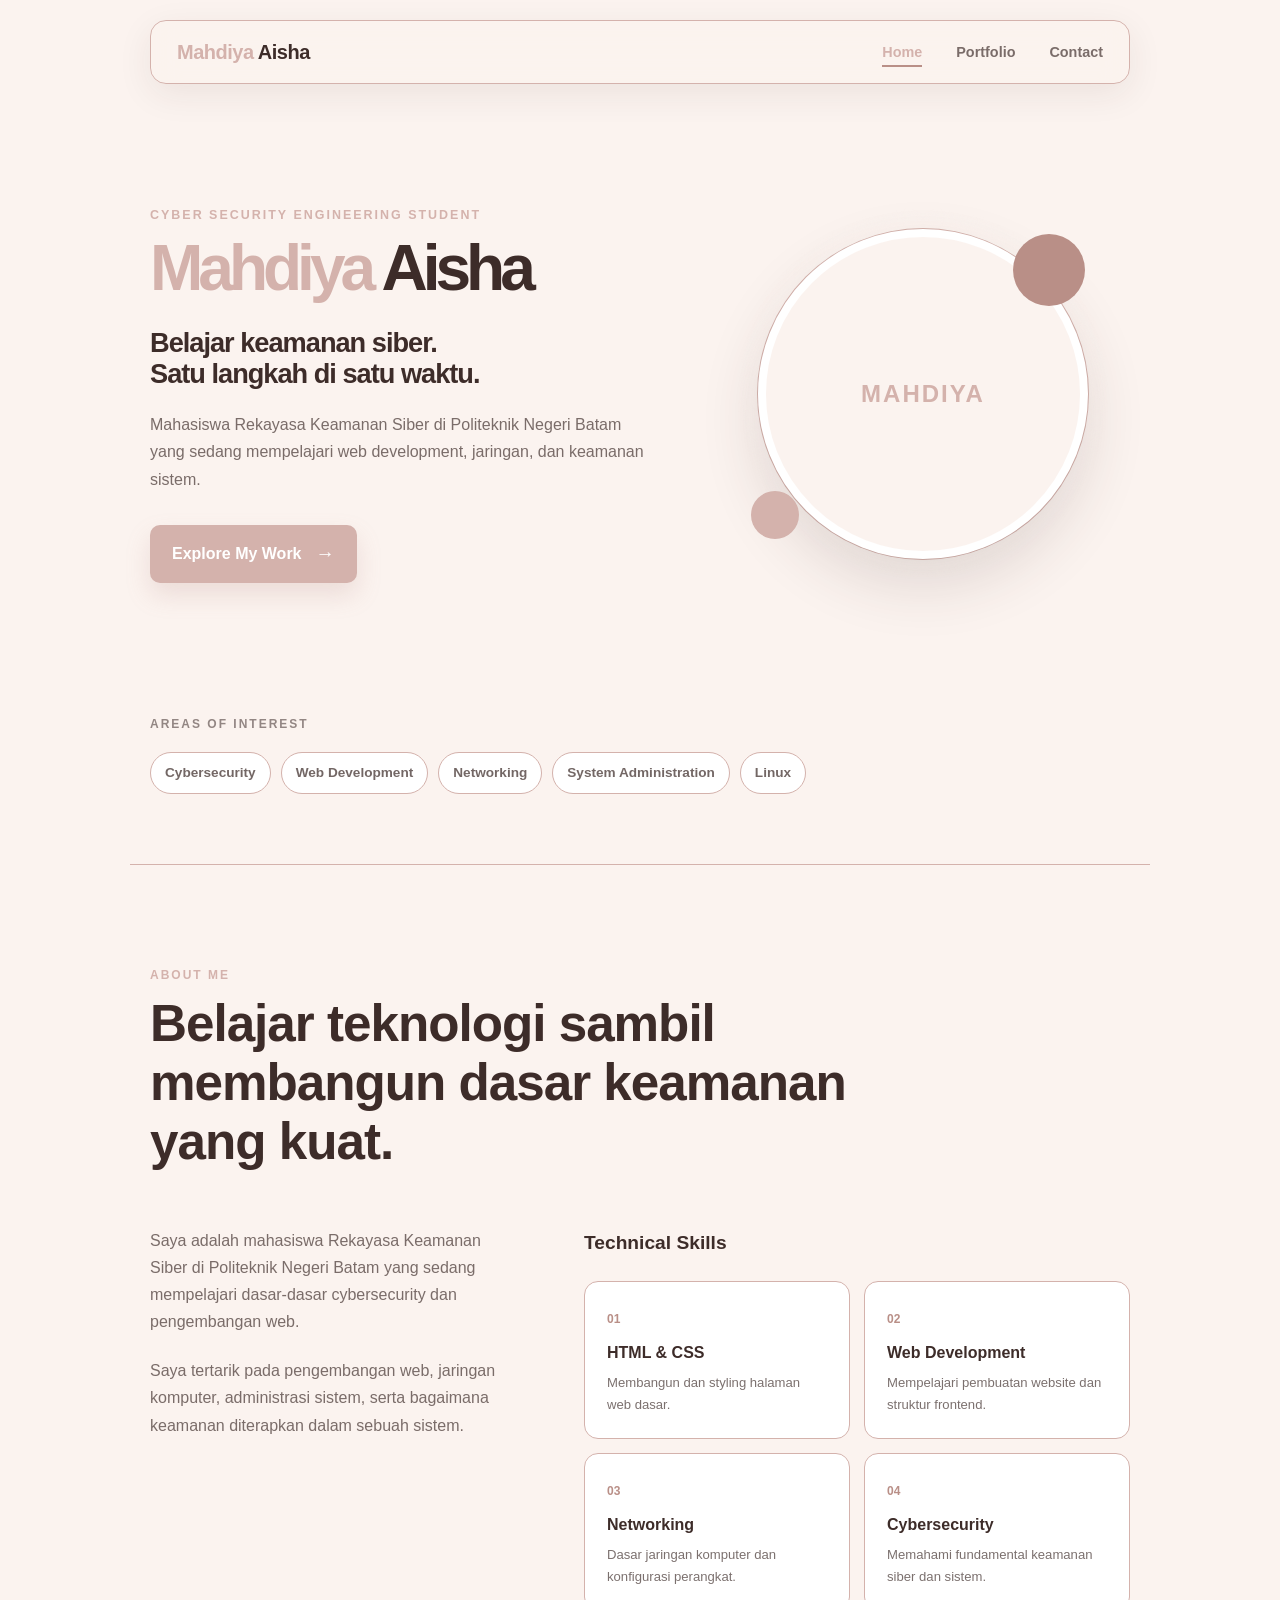
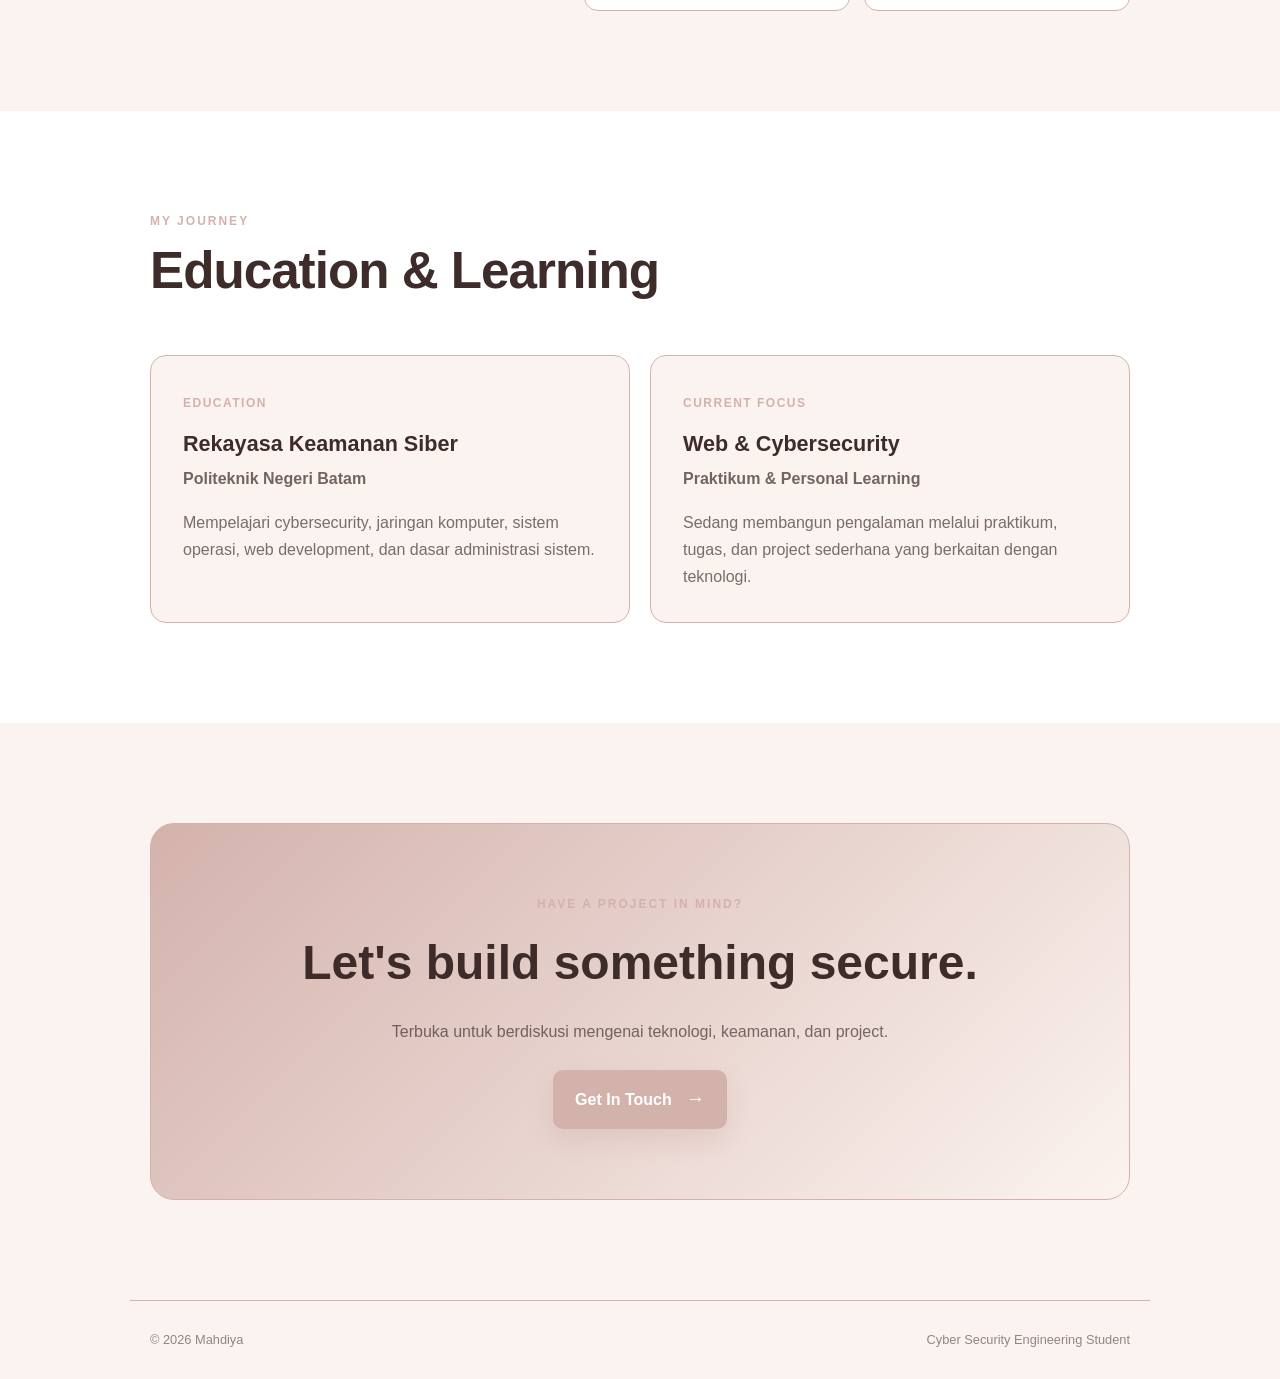
==== commit 81f14209: "masih develop" ====
--- a/MINGGU 1/index.html
+++ b/MINGGU 1/index.html
@@ -10,7 +10,7 @@
 
 <header class="site-header">
     <nav class="navbar">
-        <a href="index.html" class="logo">Mahdiya</a>
+        <a href="index.html" class="logo"><span>Mahdiya</span> Aisha</a>
         <ul class="nav-menu">
             <li><a href="index.html" class="active">Home</a></li>
             <li><a href="portfolio.html">Portfolio</a></li>
--- a/MINGGU 1/style.css
+++ b/MINGGU 1/style.css
@@ -168,6 +168,8 @@
 .hero h1 {
     margin-top: 12px;
 
+    color: var(--blue);
+
     font-size: clamp(4rem, 5vw, 6.8rem);
 
     line-height: 0.95;
@@ -176,7 +178,7 @@
 }
 
 .hero h1 span {
-    color: var(--blue);
+    color: var(--dark);
 }
 
 .hero h2 {
@@ -777,6 +779,8 @@
 .portfolio-hero h1 {
     margin-top: 10px;
 
+    color: var(--blue);
+
     font-size: clamp(3rem, 7vw, 5.5rem);
 
     line-height: 1;
@@ -785,7 +789,7 @@
 }
 
 .portfolio-hero h1 span {
-    color: var(--blue);
+    color: var(--dark);
 }
 
 .portfolio-hero > p:last-child {
@@ -1192,18 +1196,18 @@
 .contact-info {
     padding: 30px;
     border-radius: 24px;
-    background: #FBF3EF;
-    border: 1px solid #D4B2AC;
+    background: #B98F87;
+    border: 1px solid #B98F87;
 }
 
 .contact-info h2 {
     margin-top: 0;
-    color: #3D2C29;
+    color: #FBF3EF;
     font-size: 1.6rem;
 }
 
 .contact-info > p {
-    color: rgba(61,44,41,0.68);
+    color: rgba(251,243,239,0.88);
     line-height: 1.7;
     margin-bottom: 30px;
 }
@@ -1229,22 +1233,22 @@
 
     border-radius: 50%;
 
-    background: white;
-    border: 1px solid #D4B2AC;
-
-    color: var(--blue);
+    background: #FBF3EF;
+    border: 1px solid #FBF3EF;
+
+    color: #B98F87;
     font-weight: 800;
 }
 
 .contact-item h3 {
     margin: 0 0 4px;
     font-size: 0.95rem;
-    color: #3D2C29;
+    color: #FBF3EF;
 }
 
 .contact-item p {
     margin: 0;
-    color: rgba(61,44,41,0.68);
+    color: rgba(251,243,239,0.88);
     font-size: 0.9rem;
 }
 
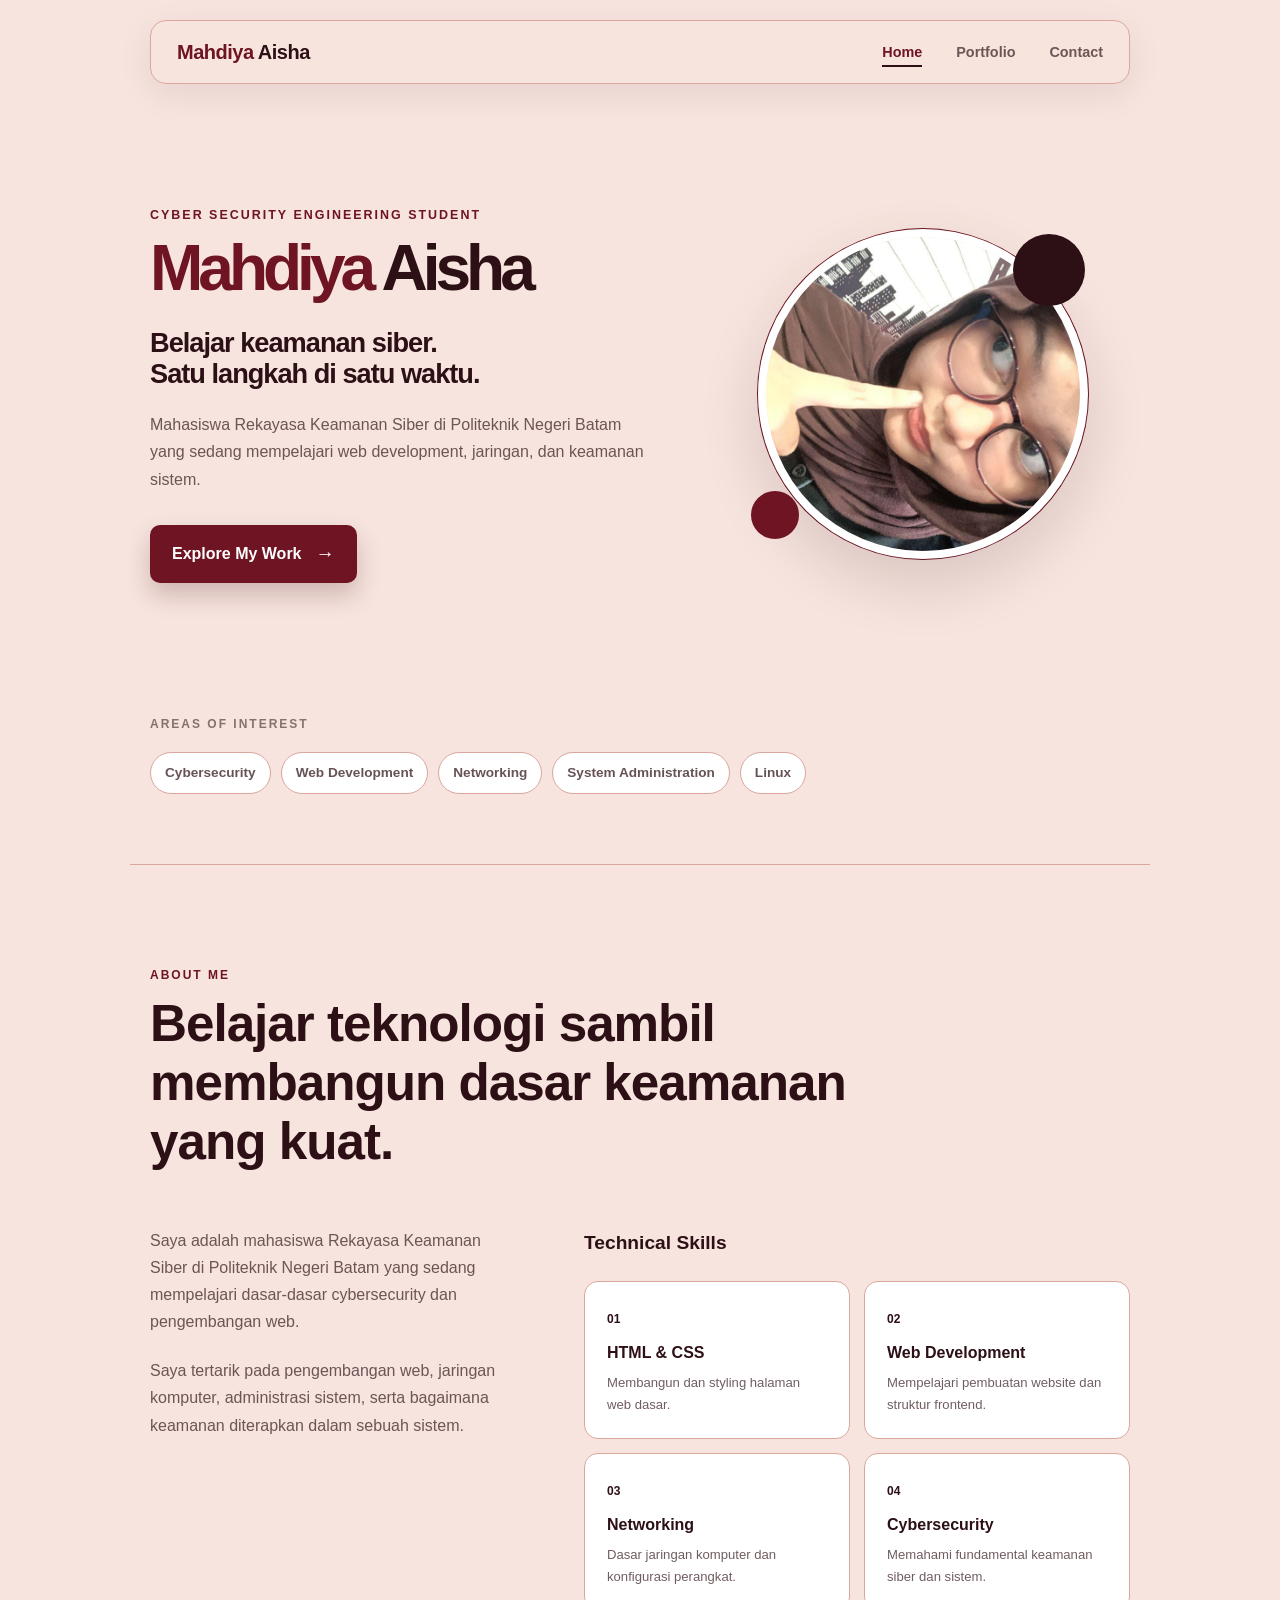
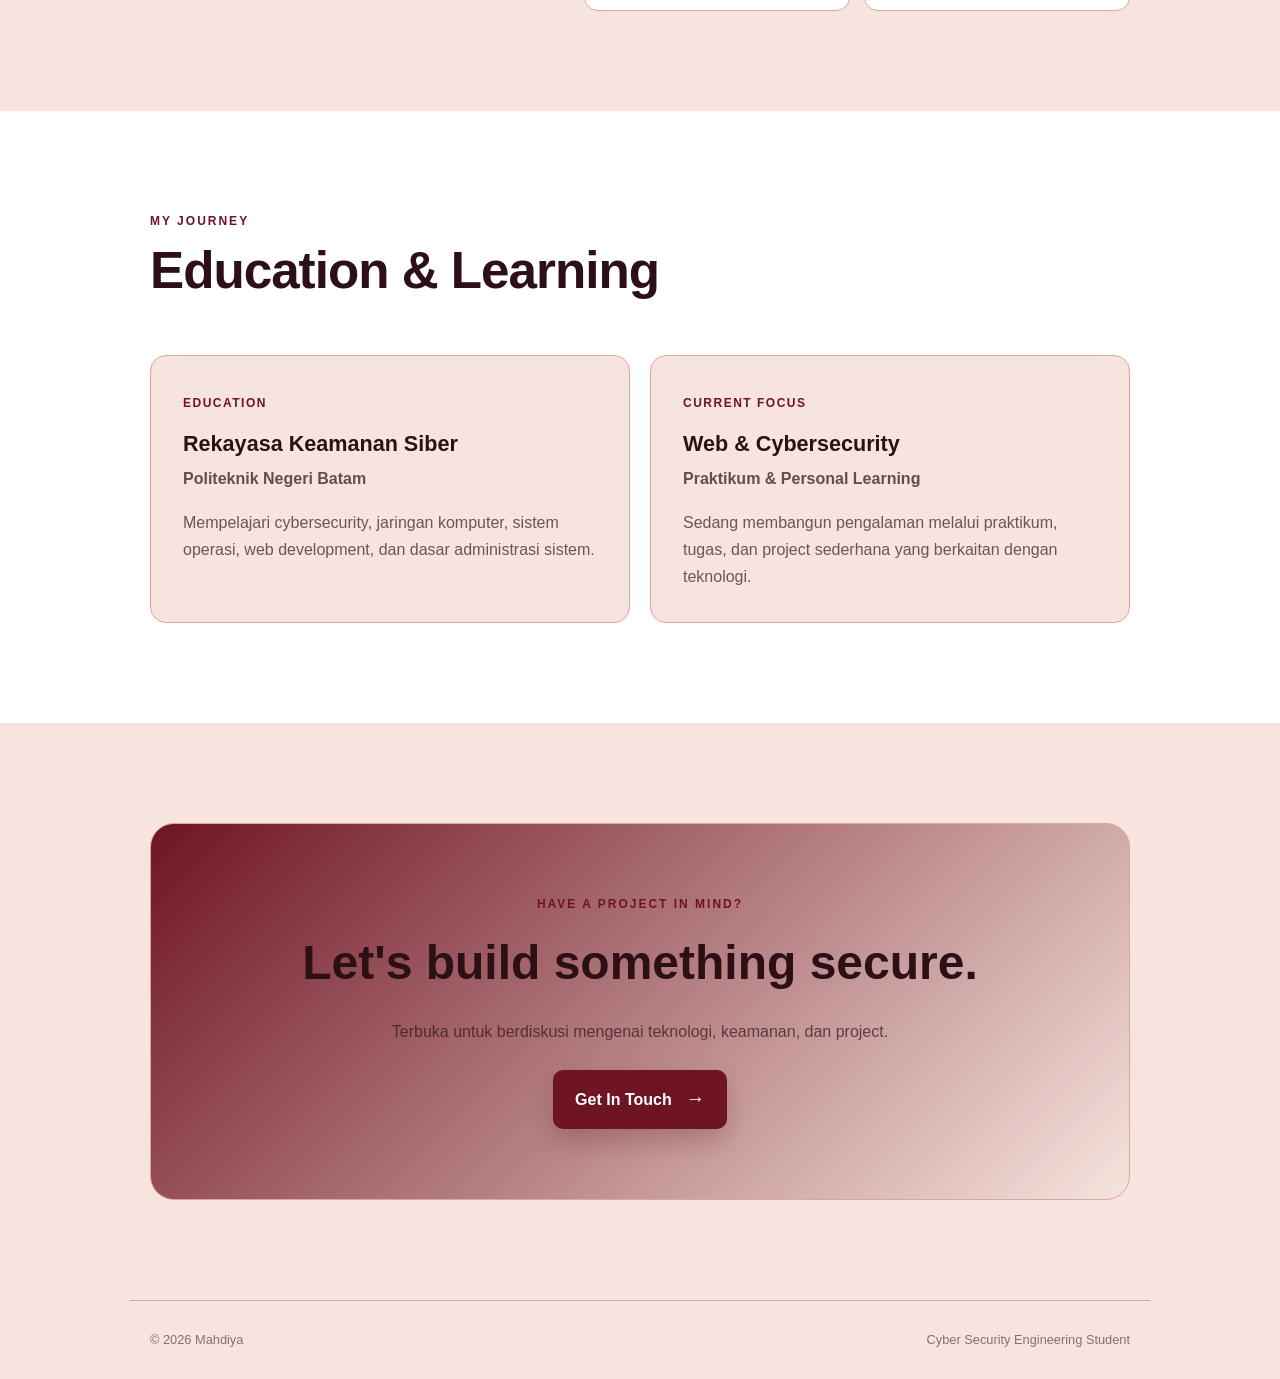
==== commit f462775e: "yah" ====
--- a/MINGGU 1/index.html
+++ b/MINGGU 1/index.html
@@ -48,11 +48,9 @@
 
         <div class="hero-profile">
             <div class="profile-glow"></div>
-            <div class="profile-placeholder">
-                <span>MAHDIYA</span>
-            </div>
-            <div class="yellow-orb"></div>
-            <div class="blue-orb"></div>
+            <img src="assets/profile.jpeg" alt="Foto Mahdiya" class="profile-placeholder">
+            <div class="orb-mauve"></div>
+            <div class="orb-maroon"></div>
         </div>
     </section>
 
--- a/MINGGU 1/style.css
+++ b/MINGGU 1/style.css
@@ -11,8 +11,8 @@
 
 body {
     font-family: "Segoe UI", Arial, sans-serif;
-    background: #FBF3EF;
-    color: #3D2C29;
+    background: #F7E4DE;
+    color: #2C1015;
     line-height: 1.7;
 }
 
@@ -31,18 +31,18 @@
 ======================================== */
 
 :root {
-    --blue: #D4B2AC;
-    --blue-dark: #B98F87;
-    --blue-light: #FBF3EF;
-
-    --yellow: #B98F87;
-    --yellow-light: #FBF3EF;
-
-    --dark: #3D2C29;
-    --gray: rgba(61,44,41,0.68);
-    --border: #D4B2AC;
-
-    --white: #FBF3EF;
+    --red-primary: #6E1423;
+    --red-primary-dark: #430D17;
+    --red-light: #F7E4DE;
+
+    --mauve: #2C1015;
+    --mauve-light: #E7C9D1;
+
+    --dark: #2C1015;
+    --gray: rgba(44,16,21,0.68);
+    --border: #D9A79E;
+
+    --white: #F7E4DE;
 }
 
 
@@ -70,13 +70,13 @@
     align-items: center;
     justify-content: space-between;
 
-    background: rgba(251, 243, 239, 0.94);
+    background: rgba(247, 228, 222, 0.94);
 
     border: 1px solid var(--border);
     border-radius: 16px;
 
     box-shadow:
-        0 10px 35px rgba(61, 44, 41, 0.08);
+        0 10px 35px rgba(44, 16, 21, 0.08);
 
     backdrop-filter: blur(14px);
 }
@@ -88,7 +88,7 @@
 }
 
 .logo span {
-    color: var(--blue);
+    color: var(--red-primary);
 }
 
 .nav-menu {
@@ -99,7 +99,7 @@
 .nav-menu a {
     position: relative;
 
-    color: rgba(61,44,41,0.68);
+    color: rgba(44,16,21,0.68);
 
     font-size: 0.9rem;
     font-weight: 600;
@@ -109,7 +109,7 @@
 
 .nav-menu a:hover,
 .nav-menu a.active {
-    color: var(--blue);
+    color: var(--red-primary);
 }
 
 .nav-menu a::after {
@@ -123,7 +123,7 @@
     width: 0;
     height: 2px;
 
-    background: var(--yellow);
+    background: var(--mauve);
 
     transition: width 0.2s ease;
 }
@@ -156,7 +156,7 @@
 }
 
 .hero-label {
-    color: var(--blue);
+    color: var(--red-primary);
 
     font-size: 0.78rem;
     font-weight: 800;
@@ -168,7 +168,7 @@
 .hero h1 {
     margin-top: 12px;
 
-    color: var(--blue);
+    color: var(--red-primary);
 
     font-size: clamp(4rem, 5vw, 6.8rem);
 
@@ -186,7 +186,7 @@
 
     margin-top: 28px;
 
-    color: #3D2C29;
+    color: #2C1015;
 
     font-size: clamp(1.7rem, 2vw, 2.6rem);
 
@@ -237,21 +237,21 @@
 }
 
 .btn-primary {
-    background: var(--blue);
+    background: var(--red-primary);
 
     color: white;
 
     box-shadow:
-        0 12px 25px rgba(185, 143, 135, 0.22);
+        0 12px 25px rgba(67, 13, 23, 0.22);
 }
 
 .btn-primary:hover {
-    background: var(--blue-dark);
+    background: var(--red-primary-dark);
 
     transform: translateY(-2px);
 
     box-shadow:
-        0 15px 30px rgba(185, 143, 135, 0.28);
+        0 15px 30px rgba(67, 13, 23, 0.28);
 }
 
 
@@ -278,7 +278,7 @@
 
     border-radius: 50%;
 
-    background: #FBF3EF;
+    background: #F7E4DE;
 
     filter: blur(5px);
 }
@@ -295,13 +295,13 @@
 
     overflow: hidden;
 
-    background: #FBF3EF;
+    background: #F7E4DE;
 
     border: 8px solid white;
 
     box-shadow:
-        0 25px 60px rgba(61, 44, 41, 0.14),
-        0 0 0 1px #D4B2AC;
+        0 25px 60px rgba(44, 16, 21, 0.14),
+        0 0 0 1px #6E1423;
 }
 
 .profile-image img {
@@ -311,7 +311,7 @@
     object-fit: cover;
 }
 
-.yellow-orb {
+.orb-mauve {
     position: absolute;
 
     z-index: 3;
@@ -324,10 +324,10 @@
 
     border-radius: 50%;
 
-    background: var(--yellow);
-}
-
-.blue-orb {
+    background: var(--mauve);
+}
+
+.orb-maroon {
     position: absolute;
 
     z-index: 3;
@@ -340,7 +340,7 @@
 
     border-radius: 50%;
 
-    background: #D4B2AC;
+    background: #6E1423;
 }
 
 
@@ -359,7 +359,7 @@
 .expertise-label {
     margin-bottom: 18px;
 
-    color: rgba(61,44,41,0.55);
+    color: rgba(44,16,21,0.55);
 
     font-size: 0.75rem;
     font-weight: 800;
@@ -385,7 +385,7 @@
 
     border-radius: 999px;
 
-    color: rgba(61,44,41,0.72);
+    color: rgba(44,16,21,0.72);
 
     font-size: 0.85rem;
     font-weight: 600;
@@ -411,7 +411,7 @@
 }
 
 .section-label {
-    color: var(--blue);
+    color: var(--red-primary);
 
     font-size: 0.75rem;
     font-weight: 800;
@@ -489,11 +489,11 @@
     transform: translateY(-4px);
 
     box-shadow:
-        0 15px 35px rgba(61, 44, 41, 0.10);
+        0 15px 35px rgba(44, 16, 21, 0.10);
 }
 
 .skill-number {
-    color: var(--yellow);
+    color: var(--mauve);
 
     font-size: 0.75rem;
     font-weight: 800;
@@ -538,7 +538,7 @@
 .journey-card {
     padding: 32px;
 
-    background: #FBF3EF;
+    background: #F7E4DE;
 
     border: 1px solid var(--border);
 
@@ -546,7 +546,7 @@
 }
 
 .journey-year {
-    color: var(--blue);
+    color: var(--red-primary);
 
     font-size: 0.75rem;
     font-weight: 800;
@@ -564,7 +564,7 @@
 .journey-place {
     margin-top: 3px;
 
-    color: rgba(61,44,41,0.72);
+    color: rgba(44,16,21,0.72);
 
     font-weight: 600;
 }
@@ -594,8 +594,8 @@
     background:
         linear-gradient(
             135deg,
-            #D4B2AC,
-            #FBF3EF
+            #6E1423,
+            #F7E4DE
         );
 
     border: 1px solid var(--border);
@@ -633,7 +633,7 @@
 
     border-top: 1px solid var(--border);
 
-    color: rgba(61,44,41,0.55);
+    color: rgba(44,16,21,0.55);
 
     font-size: 0.8rem;
 }
@@ -743,7 +743,7 @@
         height: 280px;
     }
 
-    .yellow-orb {
+    .orb-mauve {
         right: 20px;
         top: 50px;
 
@@ -751,7 +751,7 @@
         height: 55px;
     }
 
-    .blue-orb {
+    .orb-maroon {
         left: 15px;
         bottom: 50px;
 
@@ -779,7 +779,7 @@
 .portfolio-hero h1 {
     margin-top: 10px;
 
-    color: var(--blue);
+    color: var(--red-primary);
 
     font-size: clamp(3rem, 7vw, 5.5rem);
 
@@ -848,7 +848,7 @@
     transform: translateY(-5px);
 
     box-shadow:
-        0 20px 45px rgba(61, 44, 41, 0.12);
+        0 20px 45px rgba(44, 16, 21, 0.12);
 }
 
 .project-card::after {
@@ -864,11 +864,11 @@
 
     border-radius: 50%;
 
-    background: var(--blue-light);
+    background: var(--red-light);
 }
 
 .project-number {
-    color: var(--yellow);
+    color: var(--mauve);
 
     font-size: 0.8rem;
 
@@ -886,7 +886,7 @@
 .project-category {
     margin-top: 35px;
 
-    color: var(--blue);
+    color: var(--red-primary);
 
     font-size: 0.72rem;
 
@@ -928,9 +928,9 @@
 
     border-radius: 999px;
 
-    background: var(--blue-light);
-
-    color: var(--blue-dark);
+    background: var(--red-light);
+
+    color: var(--red-primary-dark);
 
     font-size: 0.72rem;
 
@@ -942,7 +942,7 @@
 
     margin-top: 25px;
 
-    color: var(--blue);
+    color: var(--red-primary);
 
     font-size: 0.85rem;
 
@@ -950,7 +950,7 @@
 }
 
 .project-link:hover {
-    color: var(--blue-dark);
+    color: var(--red-primary-dark);
 }
 
 
@@ -995,7 +995,7 @@
 
     border: 1px solid var(--border);
 
-    background: #FBF3EF;    
+    background: #F7E4DE;    
 }
 
 /* Track yang bergerak */
@@ -1055,11 +1055,11 @@
 
     border-radius: 50%;
 
-    border: 1px solid #D4B2AC;
-
-    background: rgba(251, 243, 239, 0.95);
-
-    color: #B98F87;
+    border: 1px solid #6E1423;
+
+    background: rgba(247, 228, 222, 0.95);
+
+    color: #430D17;
 
     font-size: 22px;
 
@@ -1069,7 +1069,7 @@
 
     z-index: 5;
 
-    box-shadow: 0 5px 15px rgba(61, 44, 41, 0.12);
+    box-shadow: 0 5px 15px rgba(44, 16, 21, 0.12);
 
     transition:
         transform 0.2s ease,
@@ -1077,7 +1077,7 @@
 }
 
 .slider-button:hover {
-    background: #FBF3EF;
+    background: #F7E4DE;
 
     transform:
         translateY(-50%)
@@ -1118,7 +1118,7 @@
 
     border-radius: 50%;
 
-    background: #D4B2AC;
+    background: #6E1423;
 
     cursor: pointer;
 
@@ -1132,7 +1132,7 @@
 
     border-radius: 10px;
 
-    background: #B98F87;
+    background: #430D17;
 }
 
 /* ========================================
@@ -1154,7 +1154,7 @@
 }
 
 .contact-header .section-label {
-    color: var(--blue);
+    color: var(--red-primary);
     font-size: 0.78rem;
     font-weight: 800;
     letter-spacing: 2px;
@@ -1169,11 +1169,11 @@
 }
 
 .contact-header h1 span {
-    color: var(--blue);
+    color: var(--red-primary);
 }
 
 .contact-header > p:last-child {
-    color: rgba(61,44,41,0.68);
+    color: rgba(44,16,21,0.68);
     font-size: 1.05rem;
     line-height: 1.8;
 }
@@ -1196,18 +1196,18 @@
 .contact-info {
     padding: 30px;
     border-radius: 24px;
-    background: #B98F87;
-    border: 1px solid #B98F87;
+    background: #430D17;
+    border: 1px solid #430D17;
 }
 
 .contact-info h2 {
     margin-top: 0;
-    color: #FBF3EF;
+    color: #F7E4DE;
     font-size: 1.6rem;
 }
 
 .contact-info > p {
-    color: rgba(251,243,239,0.88);
+    color: rgba(247,228,222,0.88);
     line-height: 1.7;
     margin-bottom: 30px;
 }
@@ -1233,22 +1233,22 @@
 
     border-radius: 50%;
 
-    background: #FBF3EF;
-    border: 1px solid #FBF3EF;
-
-    color: #B98F87;
+    background: #F7E4DE;
+    border: 1px solid #F7E4DE;
+
+    color: #430D17;
     font-weight: 800;
 }
 
 .contact-item h3 {
     margin: 0 0 4px;
     font-size: 0.95rem;
-    color: #FBF3EF;
+    color: #F7E4DE;
 }
 
 .contact-item p {
     margin: 0;
-    color: rgba(251,243,239,0.88);
+    color: rgba(247,228,222,0.88);
     font-size: 0.9rem;
 }
 
@@ -1261,10 +1261,10 @@
 
     background: white;
 
-    border: 1px solid #D4B2AC;
+    border: 1px solid #6E1423;
     border-radius: 24px;
 
-    box-shadow: 0 15px 40px rgba(61, 44, 41, 0.08);
+    box-shadow: 0 15px 40px rgba(44, 16, 21, 0.08);
 }
 
 .contact-form {
@@ -1285,12 +1285,12 @@
 
 .form-group label {
     font-weight: 700;
-    color: #3D2C29;
+    color: #2C1015;
 }
 
 .form-group label span {
     font-weight: 400;
-    color: rgba(61,44,41,0.55);
+    color: rgba(44,16,21,0.55);
     font-size: 0.85rem;
 }
 
@@ -1307,12 +1307,12 @@
 
     padding: 14px 16px;
 
-    border: 1px solid #D4B2AC;
+    border: 1px solid #6E1423;
     border-radius: 12px;
 
-    background: #FBF3EF;
-
-    color: #3D2C29;
+    background: #F7E4DE;
+
+    color: #2C1015;
 
     font-family: inherit;
     font-size: 0.95rem;
@@ -1334,10 +1334,10 @@
 .form-group select:focus,
 .form-group textarea:focus {
 
-    border-color: var(--blue);
+    border-color: var(--red-primary);
 
     box-shadow:
-        0 0 0 3px rgba(185, 143, 135, 0.12);
+        0 0 0 3px rgba(67, 13, 23, 0.12);
 }
 
 
@@ -1353,7 +1353,7 @@
     border: none;
     border-radius: 12px;
 
-    background: var(--blue);
+    background: var(--red-primary);
     color: white;
 
     font-size: 1rem;
@@ -1377,7 +1377,7 @@
     transform: translateY(-2px);
 
     box-shadow:
-        0 10px 25px rgba(185, 143, 135, 0.25);
+        0 10px 25px rgba(67, 13, 23, 0.25);
 }
 
 
@@ -1409,6 +1409,7 @@
    MAHDIYA PROFILE PLACEHOLDER
 ======================================== */
 .profile-placeholder {
+    object-fit: cover;
     position: relative;
     z-index: 2;
     width: 330px;
@@ -1417,12 +1418,12 @@
     display: flex;
     align-items: center;
     justify-content: center;
-    background: #FBF3EF;
+    background: #F7E4DE;
     border: 8px solid white;
     box-shadow:
-        0 25px 60px rgba(61, 44, 41, 0.14),
-        0 0 0 1px #D4B2AC;
-    color: var(--blue);
+        0 25px 60px rgba(44, 16, 21, 0.14),
+        0 0 0 1px #6E1423;
+    color: var(--red-primary);
     font-size: 1.5rem;
     font-weight: 800;
     letter-spacing: 2px;
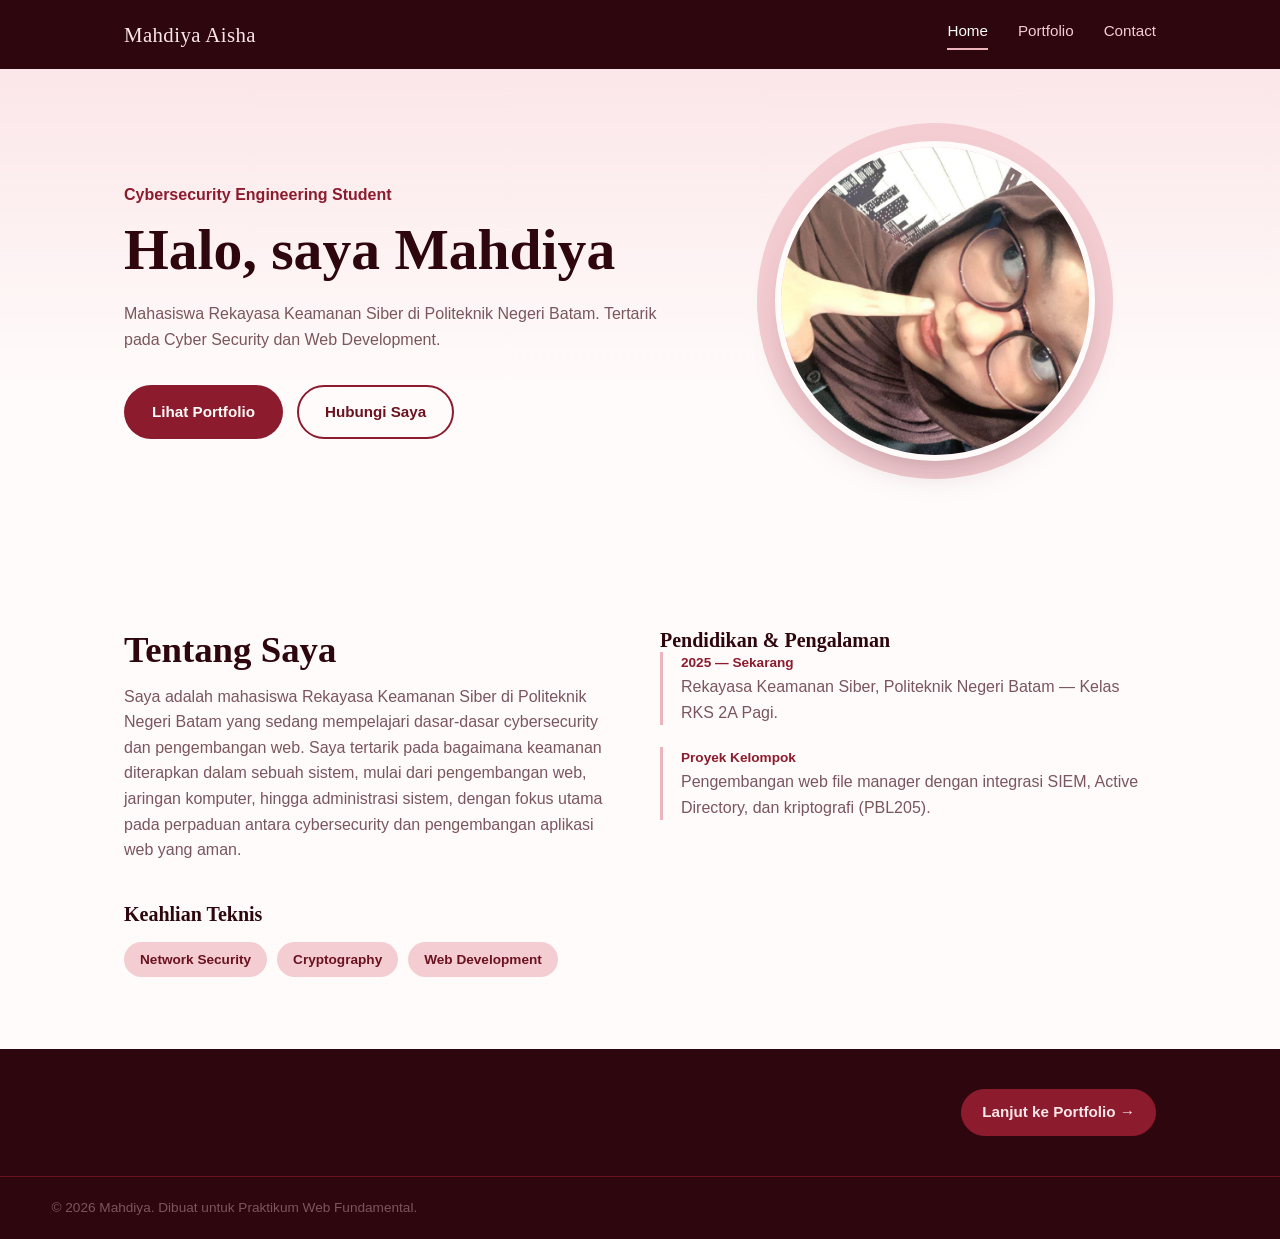
==== commit d889da2c: "pls g sanggup" ====
--- a/MINGGU 1/index.html
+++ b/MINGGU 1/index.html
@@ -1,166 +1,98 @@
 <!DOCTYPE html>
 <html lang="id">
 <head>
-    <meta charset="UTF-8">
-    <meta name="viewport" content="width=device-width, initial-scale=1.0">
-    <title>Mahdiya | Cyber Security Portfolio</title>
-    <link rel="stylesheet" href="style.css">
+  <meta charset="UTF-8">
+  <meta name="viewport" content="width=device-width, initial-scale=1.0">
+  <title>Diya | Cyber Security Portfolio</title>
+  <link rel="preconnect" href="https://fonts.googleapis.com">
+  <link href="https://fonts.googleapis.com/css2?family=Fraunces:wght@500;600;700&family=Work+Sans:wght@400;500;600&display=swap" rel="stylesheet">
+  <link rel="stylesheet" href="style.css">
 </head>
 <body>
 
-<header class="site-header">
-    <nav class="navbar">
-        <a href="index.html" class="logo"><span>Mahdiya</span> Aisha</a>
-        <ul class="nav-menu">
-            <li><a href="index.html" class="active">Home</a></li>
-            <li><a href="portfolio.html">Portfolio</a></li>
-            <li><a href="contact.html">Contact</a></li>
-        </ul>
-    </nav>
-</header>
+  <header class="site-header">
+    <div class="wrap">
+      <a href="index.html" class="brand">Mahdiya Aisha</a>
+      <nav class="nav-links" aria-label="Navigasi utama">
+        <a href="index.html" aria-current="page">Home</a>
+        <a href="portfolio.html">Portfolio</a>
+        <a href="contact.html">Contact</a>
+      </nav>
+    </div>
+  </header>
 
-<main>
+  <main>
+    <!-- Hero -->
     <section class="hero">
-        <div class="hero-content">
-            <p class="hero-label">Cyber Security Engineering Student</p>
-
-            <h1>
-                Mahdiya <span>Aisha</span>
-            </h1>
-
-            <h2>
-                Belajar keamanan siber.<br>
-                Satu langkah di satu waktu.
-            </h2>
-
-            <p class="hero-description">
-                Mahasiswa Rekayasa Keamanan Siber di Politeknik Negeri Batam
-                yang sedang mempelajari web development, jaringan, dan
-                keamanan sistem.
-            </p>
-
-            <div class="hero-actions">
-                <a href="portfolio.html" class="btn btn-primary">
-                    Explore My Work <span>→</span>
-                </a>
-            </div>
+      <div class="wrap">
+        <div class="hero-text">
+          <p class="hero-eyebrow">Cybersecurity Engineering Student</p>
+          <h1>Halo, saya Mahdiya</h1>
+          <p>
+            Mahasiswa Rekayasa Keamanan Siber di Politeknik Negeri Batam.
+            Tertarik pada Cyber Security dan Web Development.
+          </p>
+          <div class="hero-actions">
+            <a href="portfolio.html" class="btn btn-primary">Lihat Portfolio</a>
+            <a href="contact.html" class="btn btn-ghost">Hubungi Saya</a>
+          </div>
         </div>
-
-        <div class="hero-profile">
-            <div class="profile-glow"></div>
-            <img src="assets/profile.jpeg" alt="Foto Mahdiya" class="profile-placeholder">
-            <div class="orb-mauve"></div>
-            <div class="orb-maroon"></div>
+        <div class="hero-photo">
+          <img src="assets/profile.jpeg" alt="Foto profil Mahdiya" class="profile-photo">
         </div>
+      </div>
     </section>
 
-    <section class="expertise">
-        <p class="expertise-label">Areas of Interest</p>
-        <div class="expertise-list">
-            <span>Cybersecurity</span>
-            <span>Web Development</span>
-            <span>Networking</span>
-            <span>System Administration</span>
-            <span>Linux</span>
+    <!-- About & Skills -->
+    <section class="section" id="about">
+      <div class="wrap">
+        <div class="about-grid">
+          <div>
+            <div class="section-head">
+              <h2>Tentang Saya</h2>
+              <p>
+                Saya adalah mahasiswa Rekayasa Keamanan Siber di Politeknik Negeri Batam 
+                yang sedang mempelajari dasar-dasar cybersecurity dan pengembangan web. 
+                Saya tertarik pada bagaimana keamanan diterapkan dalam sebuah sistem, 
+                mulai dari pengembangan web, jaringan komputer, hingga administrasi sistem, 
+                dengan fokus utama pada perpaduan antara cybersecurity dan pengembangan aplikasi web yang aman.
+              </p>
+            </div>
+            <h3>Keahlian Teknis</h3>
+            <div class="badge-row">
+              <span class="badge">Network Security</span>
+              <span class="badge">Cryptography</span>
+              <span class="badge">Web Development</span>
+            </div>
+          </div>
+
+          <div>
+            <h3>Pendidikan &amp; Pengalaman</h3>
+            <div class="timeline-item">
+              <p class="when">2025 — Sekarang</p>
+              <p>Rekayasa Keamanan Siber, Politeknik Negeri Batam — Kelas RKS 2A Pagi.</p>
+            </div>
+            <div class="timeline-item">
+              <p class="when">Proyek Kelompok</p>
+              <p>Pengembangan web file manager dengan integrasi SIEM, Active Directory, dan kriptografi (PBL205).</p>
+            </div>
+          </div>
         </div>
+      </div>
     </section>
+  </main>
 
-    <section class="section about">
-        <div class="section-heading">
-            <p class="section-label">About Me</p>
-            <h2>Belajar teknologi sambil membangun dasar keamanan yang kuat.</h2>
-        </div>
+  <!-- footer page-to-page nav -->
+  <nav class="page-nav" aria-label="Navigasi halaman">
+    <div class="wrap">
+      <span></span>
+      <a href="portfolio.html" class="page-nav-link next">Lanjut ke Portfolio →</a>
+    </div>
+  </nav>
 
-        <div class="about-grid">
-            <div class="about-description">
-                <p>
-                    Saya adalah mahasiswa Rekayasa Keamanan Siber di
-                    Politeknik Negeri Batam yang sedang mempelajari dasar-dasar
-                    cybersecurity dan pengembangan web.
-                </p>
-                <p>
-                    Saya tertarik pada pengembangan web, jaringan komputer,
-                    administrasi sistem, serta bagaimana keamanan diterapkan
-                    dalam sebuah sistem.
-                </p>
-            </div>
-
-            <div class="skills">
-                <h3>Technical Skills</h3>
-                <div class="skill-grid">
-                    <div class="skill-card">
-                        <span class="skill-number">01</span>
-                        <h4>HTML &amp; CSS</h4>
-                        <p>Membangun dan styling halaman web dasar.</p>
-                    </div>
-                    <div class="skill-card">
-                        <span class="skill-number">02</span>
-                        <h4>Web Development</h4>
-                        <p>Mempelajari pembuatan website dan struktur frontend.</p>
-                    </div>
-                    <div class="skill-card">
-                        <span class="skill-number">03</span>
-                        <h4>Networking</h4>
-                        <p>Dasar jaringan komputer dan konfigurasi perangkat.</p>
-                    </div>
-                    <div class="skill-card">
-                        <span class="skill-number">04</span>
-                        <h4>Cybersecurity</h4>
-                        <p>Memahami fundamental keamanan siber dan sistem.</p>
-                    </div>
-                </div>
-            </div>
-        </div>
-    </section>
-
-    <section class="section journey">
-        <div class="section-heading">
-            <p class="section-label">My Journey</p>
-            <h2>Education &amp; Learning</h2>
-        </div>
-
-        <div class="journey-grid">
-            <article class="journey-card">
-                <span class="journey-year">Education</span>
-                <h3>Rekayasa Keamanan Siber</h3>
-                <p class="journey-place">Politeknik Negeri Batam</p>
-                <p>
-                    Mempelajari cybersecurity, jaringan komputer, sistem
-                    operasi, web development, dan dasar administrasi sistem.
-                </p>
-            </article>
-
-            <article class="journey-card">
-                <span class="journey-year">Current Focus</span>
-                <h3>Web &amp; Cybersecurity</h3>
-                <p class="journey-place">Praktikum &amp; Personal Learning</p>
-                <p>
-                    Sedang membangun pengalaman melalui praktikum, tugas,
-                    dan project sederhana yang berkaitan dengan teknologi.
-                </p>
-            </article>
-        </div>
-    </section>
-
-    <section class="cta">
-        <div>
-            <p class="section-label">Have a project in mind?</p>
-            <h2>Let's build something secure.</h2>
-            <p>
-                Terbuka untuk berdiskusi mengenai teknologi, keamanan,
-                dan project.
-            </p>
-            <a href="contact.html" class="btn btn-primary">
-                Get In Touch <span>→</span>
-            </a>
-        </div>
-    </section>
-</main>
-
-<footer class="site-footer">
-    <p>© 2026 Mahdiya</p>
-    <p>Cyber Security Engineering Student</p>
-</footer>
+  <footer class="site-footer">
+    <p>&copy; 2026 Mahdiya. Dibuat untuk Praktikum Web Fundamental.</p>
+  </footer>
 
 </body>
 </html>
--- a/MINGGU 1/style.css
+++ b/MINGGU 1/style.css
@@ -1,1437 +1,361 @@
-
-* {
-    margin: 0;
-    padding: 0;
-    box-sizing: border-box;
-}
-
-html {
-    scroll-behavior: smooth;
-}
-
+/* ===== Reset ===== */
+* { box-sizing: border-box; margin: 0; padding: 0; }
+html { scroll-behavior: smooth; }
 body {
-    font-family: "Segoe UI", Arial, sans-serif;
-    background: #F7E4DE;
-    color: #2C1015;
-    line-height: 1.7;
-}
-
-a {
-    text-decoration: none;
-    color: inherit;
-}
-
-ul {
-    list-style: none;
-}
-
-
-/* ========================================
-   VARIABLES
-======================================== */
-
-:root {
-    --red-primary: #6E1423;
-    --red-primary-dark: #430D17;
-    --red-light: #F7E4DE;
-
-    --mauve: #2C1015;
-    --mauve-light: #E7C9D1;
-
-    --dark: #2C1015;
-    --gray: rgba(44,16,21,0.68);
-    --border: #D9A79E;
-
-    --white: #F7E4DE;
-}
-
-
-/* ========================================
-   NAVIGATION
-======================================== */
-
+  font-family: Arial, Helvetica, sans-serif;
+  color: #2e060d;
+  background: #fffbfa;
+  line-height: 1.6;
+  font-size: 16px;
+}
+img { max-width: 100%; display: block; }
+a { color: inherit; text-decoration: none; }
+ul { list-style: none; }
+button, input, select, textarea { font: inherit; color: inherit; }
+
+h1, h2, h3 {
+  font-family: Georgia, "Times New Roman", serif;
+  color: #2e060d;
+  line-height: 1.15;
+  font-weight: 600;
+}
+h1 { font-size: clamp(2.4rem, 5vw, 3.6rem); }
+h2 { font-size: clamp(1.7rem, 3vw, 2.3rem); }
+h3 { font-size: 1.25rem; }
+p { color: #7a565e; max-width: 62ch; }
+
+.wrap {
+  max-width: 1080px;
+  margin-inline: auto;
+  padding-inline: 24px;
+}
+
+:focus-visible {
+  outline: 3px solid #8c1b2e;
+  outline-offset: 3px;
+}
+
+/* ===== Header / Nav ===== */
 .site-header {
-    position: sticky;
-    top: 20px;
-    z-index: 1000;
-
-    max-width: 1020px;
-    margin: 0 auto;
-
-    padding: 0 20px;
-}
-
-.navbar {
-    min-height: 64px;
-
-    padding: 0 26px;
-
-    display: flex;
-    align-items: center;
-    justify-content: space-between;
-
-    background: rgba(247, 228, 222, 0.94);
-
-    border: 1px solid var(--border);
-    border-radius: 16px;
-
-    box-shadow:
-        0 10px 35px rgba(44, 16, 21, 0.08);
-
-    backdrop-filter: blur(14px);
-}
-
-.logo {
-    font-size: 1.25rem;
-    font-weight: 800;
-    letter-spacing: -0.5px;
-}
-
-.logo span {
-    color: var(--red-primary);
-}
-
-.nav-menu {
-    display: flex;
-    gap: 34px;
-}
-
-.nav-menu a {
-    position: relative;
-
-    color: rgba(44,16,21,0.68);
-
-    font-size: 0.9rem;
-    font-weight: 600;
-
-    transition: color 0.2s ease;
-}
-
-.nav-menu a:hover,
-.nav-menu a.active {
-    color: var(--red-primary);
-}
-
-.nav-menu a::after {
-    content: "";
-
-    position: absolute;
-
-    left: 0;
-    bottom: -7px;
-
-    width: 0;
-    height: 2px;
-
-    background: var(--mauve);
-
-    transition: width 0.2s ease;
-}
-
-.nav-menu a:hover::after,
-.nav-menu a.active::after {
-    width: 100%;
-}
-
-
-/* ========================================
-   HERO
-======================================== */
-
+  background: #2e060d;
+  position: sticky;
+  top: 0;
+  z-index: 20;
+}
+.site-header .wrap {
+  display: flex;
+  align-items: center;
+  justify-content: space-between;
+  padding-block: 18px;
+}
+.brand {
+  font-family: Georgia, "Times New Roman", serif;
+  font-size: 1.3rem;
+  color: #fbe6e9;
+  letter-spacing: 0.02em;
+}
+.nav-links {
+  display: flex;
+  gap: 30px;
+}
+.nav-links a {
+  color: #f4cdd3;
+  font-weight: 500;
+  font-size: 0.95rem;
+  padding-bottom: 4px;
+  border-bottom: 2px solid transparent;
+  transition: border-color 0.2s ease, color 0.2s ease;
+}
+.nav-links a:hover,
+.nav-links a[aria-current="page"] {
+  color: #fffbfa;
+  border-color: #eeb4bc;
+}
+
+/* ===== Hero ===== */
 .hero {
-    max-width: 1020px;
-
-    min-height: 650px;
-
-    margin: auto;
-    padding: 80px 20px 70px;
-
-    display: grid;
-
-    grid-template-columns: 1.1fr 0.9fr;
-
-    align-items: center;
-
-    gap: 60px;
-}
-
-.hero-label {
-    color: var(--red-primary);
-
-    font-size: 0.78rem;
-    font-weight: 800;
-
-    letter-spacing: 2px;
-    text-transform: uppercase;
-}
-
-.hero h1 {
-    margin-top: 12px;
-
-    color: var(--red-primary);
-
-    font-size: clamp(4rem, 5vw, 6.8rem);
-
-    line-height: 0.95;
-
-    letter-spacing: -5px;
-}
-
-.hero h1 span {
-    color: var(--dark);
-}
-
-.hero h2 {
-    max-width: 620px;
-
-    margin-top: 28px;
-
-    color: #2C1015;
-
-    font-size: clamp(1.7rem, 2vw, 2.6rem);
-
-    line-height: 1.15;
-
-    letter-spacing: -1px;
-}
-
-.hero-description {
-    max-width: 570px;
-
-    margin-top: 22px;
-
-    color: var(--gray);
-
-    font-size: 1rem;
-}
-
+  background: linear-gradient(180deg, #fbe6e9 0%, #fffbfa 65%);
+  padding-block: 72px 96px;
+  overflow: hidden;
+}
+.hero .wrap {
+  display: grid;
+  grid-template-columns: 1.1fr 0.9fr;
+  gap: 48px;
+  align-items: center;
+}
+.hero-eyebrow {
+  color: #8c1b2e;
+  font-weight: 600;
+  margin-bottom: 10px;
+}
+.hero-text p { margin-top: 18px; }
 .hero-actions {
-    margin-top: 32px;
-}
-
-
-/* ========================================
-   BUTTON
-======================================== */
-
+  display: flex;
+  gap: 14px;
+  margin-top: 32px;
+  flex-wrap: wrap;
+}
 .btn {
-    display: inline-flex;
-
-    align-items: center;
-    gap: 14px;
-
-    padding: 13px 22px;
-
-    border-radius: 10px;
-
-    font-weight: 700;
-
-    transition:
-        transform 0.2s ease,
-        box-shadow 0.2s ease,
-        background 0.2s ease;
-}
-
-.btn span {
-    font-size: 1.2rem;
-}
-
+  display: inline-flex;
+  align-items: center;
+  gap: 8px;
+  padding: 13px 26px;
+  border-radius: 999px;
+  font-weight: 600;
+  font-size: 0.95rem;
+  border: 2px solid transparent;
+  cursor: pointer;
+  transition: transform 0.15s ease, background 0.2s ease;
+}
 .btn-primary {
-    background: var(--red-primary);
-
-    color: white;
-
-    box-shadow:
-        0 12px 25px rgba(67, 13, 23, 0.22);
-}
-
-.btn-primary:hover {
-    background: var(--red-primary-dark);
-
-    transform: translateY(-2px);
-
-    box-shadow:
-        0 15px 30px rgba(67, 13, 23, 0.28);
-}
-
-
-/* ========================================
-   PROFILE
-======================================== */
-
-.hero-profile {
-    position: relative;
-
-    min-height: 430px;
-
-    display: flex;
-
-    align-items: center;
-    justify-content: center;
-}
-
-.profile-glow {
-    position: absolute;
-
-    width: 350px;
-    height: 350px;
-
-    border-radius: 50%;
-
-    background: #F7E4DE;
-
-    filter: blur(5px);
-}
-
-.profile-image {
-    position: relative;
-
-    z-index: 2;
-
-    width: 330px;
-    height: 330px;
-
-    border-radius: 50%;
-
-    overflow: hidden;
-
-    background: #F7E4DE;
-
-    border: 8px solid white;
-
-    box-shadow:
-        0 25px 60px rgba(44, 16, 21, 0.14),
-        0 0 0 1px #6E1423;
-}
-
-.profile-image img {
-    width: 100%;
-    height: 100%;
-
-    object-fit: cover;
-}
-
-.orb-mauve {
-    position: absolute;
-
-    z-index: 3;
-
-    width: 72px;
-    height: 72px;
-
-    right: 45px;
-    top: 55px;
-
-    border-radius: 50%;
-
-    background: var(--mauve);
-}
-
-.orb-maroon {
-    position: absolute;
-
-    z-index: 3;
-
-    width: 48px;
-    height: 48px;
-
-    left: 35px;
-    bottom: 70px;
-
-    border-radius: 50%;
-
-    background: #6E1423;
-}
-
-
-/* ========================================
-   EXPERTISE
-======================================== */
-
-.expertise {
-    max-width: 1020px;
-
-    margin: 0 auto;
-
-    padding: 0 20px 70px;
-}
-
-.expertise-label {
-    margin-bottom: 18px;
-
-    color: rgba(44,16,21,0.55);
-
-    font-size: 0.75rem;
-    font-weight: 800;
-
-    letter-spacing: 2px;
-    text-transform: uppercase;
-}
-
-.expertise-list {
-    display: flex;
-
-    flex-wrap: wrap;
-
-    gap: 10px;
-}
-
-.expertise-list span {
-    padding: 8px 14px;
-
-    background: white;
-
-    border: 1px solid var(--border);
-
-    border-radius: 999px;
-
-    color: rgba(44,16,21,0.72);
-
-    font-size: 0.85rem;
-    font-weight: 600;
-}
-
-
-/* ========================================
-   SECTION
-======================================== */
-
+  background: #8c1b2e;
+  color: #fffbfa;
+}
+.btn-primary:hover { transform: translateY(-2px); background: #6b1220; }
+.btn-ghost {
+  border-color: #8c1b2e;
+  color: #6b1220;
+  background: transparent;
+}
+.btn-ghost:hover { background: #f4cdd3; }
+
+/* profile photo slot */
+.hero-photo {
+  position: relative;
+  width: min(320px, 80%);
+  margin-inline: auto;
+}
+.hero-photo::before {
+  content: "";
+  position: absolute;
+  inset: -18px;
+  background: #f4cdd3;
+  border-radius: 50%;
+  z-index: 0;
+  transform: rotate(-6deg);
+}
+.profile-photo {
+  position: relative;
+  z-index: 1;
+  width: 100%;
+  aspect-ratio: 1 / 1;
+  object-fit: cover;
+  border-radius: 50%;
+  border: 6px solid #fffbfa;
+  box-shadow: 0 18px 40px -20px rgba(46, 6, 13, 0.35);
+  background: #eeb4bc;
+}
+
+/* ===== Skill badges ===== */
+.badge-row {
+  display: flex;
+  flex-wrap: wrap;
+  gap: 10px;
+  margin-top: 16px;
+}
+.badge {
+  background: #f4cdd3;
+  color: #6b1220;
+  padding: 7px 16px;
+  border-radius: 999px;
+  font-size: 0.85rem;
+  font-weight: 600;
+}
+
+/* ===== Sections ===== */
 .section {
-    max-width: 1020px;
-
-    margin: auto;
-
-    padding: 100px 20px;
-}
-
-.section-heading {
-    max-width: 700px;
-
-    margin-bottom: 55px;
-}
-
-.section-label {
-    color: var(--red-primary);
-
-    font-size: 0.75rem;
-    font-weight: 800;
-
-    letter-spacing: 2px;
-    text-transform: uppercase;
-}
-
-.section-heading h2 {
-    margin-top: 10px;
-
-    font-size: clamp(2rem, 4vw, 3.2rem);
-
-    line-height: 1.15;
-
-    letter-spacing: -1px;
-}
-
-
-/* ========================================
-   ABOUT
-======================================== */
-
-.about {
-    border-top: 1px solid var(--border);
-}
+  padding-block: 72px;
+}
+.section-alt { background: #fbe6e9; }
+.section-head { max-width: 640px; margin-bottom: 40px; }
+.section-head p { margin-top: 12px; }
 
 .about-grid {
-    display: grid;
-
-    grid-template-columns: 0.8fr 1.2fr;
-
-    gap: 70px;
-}
-
-.about-description {
-    color: var(--gray);
-
-    font-size: 1rem;
-}
-
-.about-description p + p {
-    margin-top: 22px;
-}
-
-.skills h3 {
-    margin-bottom: 22px;
-
-    font-size: 1.2rem;
-}
-
-.skill-grid {
-    display: grid;
-
-    grid-template-columns: repeat(2, 1fr);
-
-    gap: 14px;
-}
-
-.skill-card {
-    padding: 22px;
-
-    background: white;
-
-    border: 1px solid var(--border);
-
-    border-radius: 14px;
-
-    transition:
-        transform 0.2s ease,
-        box-shadow 0.2s ease;
-}
-
-.skill-card:hover {
-    transform: translateY(-4px);
-
-    box-shadow:
-        0 15px 35px rgba(44, 16, 21, 0.10);
-}
-
-.skill-number {
-    color: var(--mauve);
-
-    font-size: 0.75rem;
-    font-weight: 800;
-}
-
-.skill-card h4 {
-    margin-top: 8px;
-
-    font-size: 1rem;
-}
-
-.skill-card p {
-    margin-top: 5px;
-
-    color: var(--gray);
-
-    font-size: 0.82rem;
-}
-
-
-/* ========================================
-   JOURNEY
-======================================== */
-
-.journey {
-    background: white;
-
-    max-width: none;
-
-    padding-left: max(20px, calc((100% - 980px) / 2));
-    padding-right: max(20px, calc((100% - 980px) / 2));
-}
-
-.journey-grid {
-    display: grid;
-
-    grid-template-columns: repeat(2, 1fr);
-
-    gap: 20px;
-}
-
-.journey-card {
-    padding: 32px;
-
-    background: #F7E4DE;
-
-    border: 1px solid var(--border);
-
-    border-radius: 16px;
-}
-
-.journey-year {
-    color: var(--red-primary);
-
-    font-size: 0.75rem;
-    font-weight: 800;
-
-    letter-spacing: 1.5px;
-    text-transform: uppercase;
-}
-
-.journey-card h3 {
-    margin-top: 10px;
-
-    font-size: 1.35rem;
-}
-
-.journey-place {
-    margin-top: 3px;
-
-    color: rgba(44,16,21,0.72);
-
-    font-weight: 600;
-}
-
-.journey-card p:last-child {
-    margin-top: 16px;
-
-    color: var(--gray);
-}
-
-
-/* ========================================
-   CTA
-======================================== */
-
-.cta {
-    max-width: 980px;
-
-    margin: 100px auto;
-
-    padding: 70px 30px;
-
-    text-align: center;
-
-    border-radius: 24px;
-
-    background:
-        linear-gradient(
-            135deg,
-            #6E1423,
-            #F7E4DE
-        );
-
-    border: 1px solid var(--border);
-}
-
-.cta h2 {
-    margin-top: 8px;
-
-    font-size: clamp(2rem, 4vw, 3rem);
-}
-
-.cta p:not(.section-label) {
-    margin: 14px auto 25px;
-
-    max-width: 500px;
-
-    color: var(--gray);
-}
-
-
-/* ========================================
-   FOOTER
-======================================== */
-
+  display: grid;
+  grid-template-columns: 1fr 1fr;
+  gap: 40px;
+}
+.timeline-item {
+  border-left: 3px solid #eeb4bc;
+  padding-left: 18px;
+  margin-bottom: 22px;
+}
+.timeline-item .when {
+  color: #8c1b2e;
+  font-weight: 600;
+  font-size: 0.85rem;
+}
+
+/* ===== Cards / Project grid ===== */
+.card-grid {
+  display: grid;
+  grid-template-columns: repeat(2, 1fr);
+  gap: 28px;
+}
+.card {
+  background: #fffbfa;
+  border: 1px solid #e9c3c9;
+  border-radius: 28px;
+  overflow: hidden;
+  display: flex;
+  flex-direction: column;
+  transition: transform 0.2s ease, box-shadow 0.2s ease;
+}
+.card:hover { transform: translateY(-4px); box-shadow: 0 18px 40px -20px rgba(46, 6, 13, 0.35); }
+.card-media {
+  aspect-ratio: 16 / 10;
+  background: linear-gradient(135deg, #8c1b2e, #eeb4bc);
+}
+.card-media img { width: 100%; height: 100%; object-fit: cover; }
+.card-body { padding: 24px; display: flex; flex-direction: column; gap: 10px; flex: 1; }
+.card-body p { font-size: 0.95rem; }
+.card-tags { display: flex; flex-wrap: wrap; gap: 8px; margin-top: 4px; }
+.tag {
+  font-size: 0.78rem;
+  font-weight: 600;
+  color: #6b1220;
+  background: #f4cdd3;
+  padding: 4px 11px;
+  border-radius: 999px;
+}
+.card-link {
+  margin-top: auto;
+  color: #8c1b2e;
+  font-weight: 600;
+  font-size: 0.9rem;
+}
+.card-link:hover { text-decoration: underline; }
+
+/* ===== Contact page ===== */
+.contact-layout {
+  display: grid;
+  grid-template-columns: 0.9fr 1.1fr;
+  gap: 44px;
+  align-items: start;
+}
+.contact-info-card {
+  background: #2e060d;
+  color: #fbe6e9;
+  border-radius: 28px;
+  padding: 36px;
+}
+.contact-info-card h3 { color: #fffbfa; margin-bottom: 6px; }
+.contact-info-card p { color: #f4cdd3; }
+.contact-info-list { margin-top: 26px; display: flex; flex-direction: column; gap: 18px; }
+.contact-info-list a,
+.contact-info-list span {
+  display: flex;
+  align-items: center;
+  gap: 12px;
+  font-size: 0.95rem;
+  color: #fbe6e9;
+}
+.contact-info-list .icon {
+  width: 38px;
+  height: 38px;
+  border-radius: 50%;
+  background: #6b1220;
+  display: grid;
+  place-items: center;
+  flex-shrink: 0;
+  font-size: 1rem;
+}
+.contact-info-list a:hover { color: #eeb4bc; }
+
+.form-card {
+  background: #2e060d;
+  border: 1px solid #2e060d;
+  border-radius: 28px;
+  padding: 36px;
+}
+
+.form-row {
+  margin-bottom: 20px;
+}
+
+.form-row label {
+  display: block;
+  font-weight: 600;
+  font-size: 0.9rem;
+  margin-bottom: 8px;
+  color: #fffbfa;
+}
+
+.form-row input,
+.form-row select,
+.form-row textarea {
+  width: 100%;
+  padding: 13px 14px;
+  border: 1.5px solid #fffbfa;
+  border-radius: 10px;
+  background: #fffbfa;
+  color: #2e060d;
+  font-family: inherit;
+  box-sizing: border-box;
+  transition: border-color 0.2s ease, background 0.2s ease;
+}
+
+.form-row input::placeholder,
+.form-row textarea::placeholder {
+  color: #6b1220;
+}
+
+.form-row input:focus,
+.form-row select:focus,
+.form-row textarea:focus {
+  border-color: #fffbfa;
+  outline: none;
+}
+
+.form-row textarea {
+  resize: vertical;
+  min-height: 120px;
+  cursor: text;
+}
+
+/* ===== Page-to-page footer nav ===== */
+.page-nav {
+  background: #2e060d;
+  padding-block: 40px;
+}
+.page-nav .wrap {
+  display: flex;
+  align-items: center;
+  justify-content: space-between;
+  gap: 20px;
+  flex-wrap: wrap;
+}
+.page-nav-link {
+  color: #fbe6e9;
+  font-weight: 600;
+  font-size: 0.95rem;
+  padding: 10px 20px;
+  border: 1.5px solid #8c1b2e;
+  border-radius: 999px;
+  transition: background 0.2s ease;
+}
+.page-nav-link:hover { background: #6b1220; }
+.page-nav-link.next { background: #8c1b2e; }
+.page-nav-link.next:hover { background: #a8283d; }
+
+/* ===== Footer ===== */
 .site-footer {
-    padding: 28px 20px;
-
-    display: flex;
-
-    justify-content: space-between;
-
-    max-width: 1020px;
-
-    margin: auto;
-
-    border-top: 1px solid var(--border);
-
-    color: rgba(44,16,21,0.55);
-
-    font-size: 0.8rem;
-}
-
-
-/* ========================================
-   RESPONSIVE
-======================================== */
-
+  background: #2e060d;
+  color: #eeb4bc;
+  text-align: center;
+  padding-block: 20px;
+  font-size: 0.85rem;
+  border-top: 1px solid #6b1220;
+}
+
+/* ===== Responsive ===== */
 @media (max-width: 800px) {
-
-    .site-header {
-        top: 10px;
-    }
-
-    .navbar {
-        padding: 0 18px;
-    }
-
-    .nav-menu {
-        gap: 18px;
-    }
-
-    .hero {
-        grid-template-columns: 1fr;
-
-        text-align: center;
-
-        padding-top: 70px;
-    }
-
-    .hero-profile {
-        order: -1;
-
-        min-height: 350px;
-    }
-
-    .hero-description {
-        margin-left: auto;
-        margin-right: auto;
-    }
-
-    .hero-actions {
-        display: flex;
-        justify-content: center;
-    }
-
-    .about-grid {
-        grid-template-columns: 1fr;
-
-        gap: 45px;
-    }
-
-    .journey-grid {
-        grid-template-columns: 1fr;
-    }
-
-    .site-footer {
-        flex-direction: column;
-
-        gap: 5px;
-
-        text-align: center;
-    }
-}
-
-
-@media (max-width: 500px) {
-
-    .navbar {
-        min-height: 58px;
-    }
-
-    .logo {
-        font-size: 1rem;
-    }
-
-    .nav-menu {
-        gap: 12px;
-    }
-
-    .nav-menu a {
-        font-size: 0.78rem;
-    }
-
-    .hero {
-        padding-top: 50px;
-    }
-
-    .hero h1 {
-        font-size: 4rem;
-
-        letter-spacing: -3px;
-    }
-
-    .hero h2 {
-        font-size: 1.5rem;
-    }
-
-    .profile-image {
-        width: 260px;
-        height: 260px;
-    }
-
-    .profile-glow {
-        width: 280px;
-        height: 280px;
-    }
-
-    .orb-mauve {
-        right: 20px;
-        top: 50px;
-
-        width: 55px;
-        height: 55px;
-    }
-
-    .orb-maroon {
-        left: 15px;
-        bottom: 50px;
-
-        width: 38px;
-        height: 38px;
-    }
-
-    .skill-grid {
-        grid-template-columns: 1fr;
-    }
-}
-
-/* ========================================
-   PORTFOLIO
-======================================== */
-
-.portfolio-hero {
-    max-width: 1020px;
-
-    margin: auto;
-
-    padding: 110px 20px 70px;
-}
-
-.portfolio-hero h1 {
-    margin-top: 10px;
-
-    color: var(--red-primary);
-
-    font-size: clamp(3rem, 7vw, 5.5rem);
-
-    line-height: 1;
-
-    letter-spacing: -4px;
-}
-
-.portfolio-hero h1 span {
-    color: var(--dark);
-}
-
-.portfolio-hero > p:last-child {
-    max-width: 600px;
-
-    margin-top: 25px;
-
-    color: var(--gray);
-
-    font-size: 1rem;
-}
-
-
-/* PROJECT SECTION */
-
-.project-section {
-    max-width: 1020px;
-
-    margin: auto;
-
-    padding: 20px 20px 100px;
-}
-
-.project-grid {
-    display: grid;
-
-    grid-template-columns: repeat(2, 1fr);
-
-    gap: 20px;
-}
-
-
-/* PROJECT CARD */
-
-.project-card {
-    position: relative;
-
-    min-height: 390px;
-
-    padding: 30px;
-
-    background: white;
-
-    border: 1px solid var(--border);
-
-    border-radius: 18px;
-
-    overflow: hidden;
-
-    transition:
-        transform 0.2s ease,
-        box-shadow 0.2s ease;
-}
-
-.project-card:hover {
-    transform: translateY(-5px);
-
-    box-shadow:
-        0 20px 45px rgba(44, 16, 21, 0.12);
-}
-
-.project-card::after {
-    content: "";
-
-    position: absolute;
-
-    width: 120px;
-    height: 120px;
-
-    right: -40px;
-    bottom: -40px;
-
-    border-radius: 50%;
-
-    background: var(--red-light);
-}
-
-.project-number {
-    color: var(--mauve);
-
-    font-size: 0.8rem;
-
-    font-weight: 800;
-
-    letter-spacing: 2px;
-}
-
-.project-content {
-    position: relative;
-
-    z-index: 2;
-}
-
-.project-category {
-    margin-top: 35px;
-
-    color: var(--red-primary);
-
-    font-size: 0.72rem;
-
-    font-weight: 800;
-
-    letter-spacing: 1.5px;
-
-    text-transform: uppercase;
-}
-
-.project-card h2 {
-    margin-top: 8px;
-
-    font-size: 1.65rem;
-
-    line-height: 1.2;
-}
-
-.project-card p:not(.project-category) {
-    margin-top: 14px;
-
-    color: var(--gray);
-
-    font-size: 0.9rem;
-}
-
-.project-tags {
-    display: flex;
-
-    flex-wrap: wrap;
-
-    gap: 7px;
-
-    margin-top: 22px;
-}
-
-.project-tags span {
-    padding: 5px 10px;
-
-    border-radius: 999px;
-
-    background: var(--red-light);
-
-    color: var(--red-primary-dark);
-
-    font-size: 0.72rem;
-
-    font-weight: 700;
-}
-
-.project-link {
-    display: inline-block;
-
-    margin-top: 25px;
-
-    color: var(--red-primary);
-
-    font-size: 0.85rem;
-
-    font-weight: 700;
-}
-
-.project-link:hover {
-    color: var(--red-primary-dark);
-}
-
-
-/* PORTFOLIO RESPONSIVE */
-
-@media (max-width: 700px) {
-
-    .project-grid {
-        grid-template-columns: 1fr;
-    }
-
-    .portfolio-hero {
-        padding-top: 80px;
-    }
-
-    .portfolio-hero h1 {
-        letter-spacing: -2px;
-    }
-
-}
-
-/* ========================================
-   PROJECT IMAGE SLIDER
-======================================== */
-
-.project-slider {
-    position: relative;
-
-    width: 100%;
-
-    margin-top: 28px;
-}
-
-/* Area yang terlihat */
-
-.slider-window {
-    width: 100%;
-
-    overflow: hidden;
-
-    border-radius: 12px;
-
-    border: 1px solid var(--border);
-
-    background: #F7E4DE;    
-}
-
-/* Track yang bergerak */
-
-.slider-track {
-    display: flex;
-
-    width: 100%;
-
-    transition: transform 0.45s ease;
-}
-
-/* Setiap slide */
-
-.slide {
-    flex: 0 0 100%;
-
-    width: 100%;
-
-    display: flex;
-
-    justify-content: center;
-    align-items: center;
-
-    box-sizing: border-box;
-}
-/* Screenshot */
-
-.slide img {
-    display: block;
-
-    width: 100%;
-
-    height: auto;
-
-    max-height: 360px;
-
-    object-fit: contain;
-
-    border-radius: 10px;
-}
-
-
-/* ========================================
-   SLIDER BUTTON
-======================================== */
-
-.slider-button {
-    position: absolute;
-
-    top: 50%;
-
-    transform: translateY(-50%);
-
-    width: 44px;
-    height: 44px;
-
-    border-radius: 50%;
-
-    border: 1px solid #6E1423;
-
-    background: rgba(247, 228, 222, 0.95);
-
-    color: #430D17;
-
-    font-size: 22px;
-
-    font-weight: 700;
-
-    cursor: pointer;
-
-    z-index: 5;
-
-    box-shadow: 0 5px 15px rgba(44, 16, 21, 0.12);
-
-    transition:
-        transform 0.2s ease,
-        background 0.2s ease;
-}
-
-.slider-button:hover {
-    background: #F7E4DE;
-
-    transform:
-        translateY(-50%)
-        scale(1.08);
-}
-
-.slider-prev {
-    left: 14px;
-}
-
-.slider-next {
-    right: 14px;
-}
-
-
-/* ========================================
-   SLIDER DOTS
-======================================== */
-
-.slider-dots {
-    display: flex;
-
-    justify-content: center;
-    align-items: center;
-
-    gap: 9px;
-
-    margin-top: 15px;
-}
-
-.slider-dot {
-    width: 9px;
-    height: 9px;
-
-    padding: 0;
-
-    border: none;
-
-    border-radius: 50%;
-
-    background: #6E1423;
-
-    cursor: pointer;
-
-    transition:
-        width 0.2s ease,
-        background 0.2s ease;
-}
-
-.slider-dot.active {
-    width: 24px;
-
-    border-radius: 10px;
-
-    background: #430D17;
-}
-
-/* ========================================
-   CONTACT PAGE
-======================================== */
-
-.contact-section {
-    max-width: 1100px;
-    margin: 0 auto;
-    padding: 90px 40px;
-}
-
-
-/* HEADER */
-
-.contact-header {
-    max-width: 700px;
-    margin-bottom: 50px;
-}
-
-.contact-header .section-label {
-    color: var(--red-primary);
-    font-size: 0.78rem;
-    font-weight: 800;
-    letter-spacing: 2px;
-    text-transform: uppercase;
-}
-
-.contact-header h1 {
-    margin: 15px 0;
-    font-size: clamp(3rem, 6vw, 5rem);
-    line-height: 1;
-    letter-spacing: -3px;
-}
-
-.contact-header h1 span {
-    color: var(--red-primary);
-}
-
-.contact-header > p:last-child {
-    color: rgba(44,16,21,0.68);
-    font-size: 1.05rem;
-    line-height: 1.8;
-}
-
-
-
-/* CONTACT CONTAINER */
-
-.contact-container {
-    display: grid;
-    grid-template-columns: 0.8fr 1.2fr;
-    gap: 50px;
-    align-items: start;
-}
-
-
-
-/* INFORMATION */
-
-.contact-info {
-    padding: 30px;
-    border-radius: 24px;
-    background: #430D17;
-    border: 1px solid #430D17;
-}
-
-.contact-info h2 {
-    margin-top: 0;
-    color: #F7E4DE;
-    font-size: 1.6rem;
-}
-
-.contact-info > p {
-    color: rgba(247,228,222,0.88);
-    line-height: 1.7;
-    margin-bottom: 30px;
-}
-
-
-
-/* CONTACT ITEM */
-
-.contact-item {
-    display: flex;
-    align-items: center;
-    gap: 15px;
-    margin-top: 22px;
-}
-
-.contact-icon {
-    width: 45px;
-    height: 45px;
-
-    display: flex;
-    align-items: center;
-    justify-content: center;
-
-    border-radius: 50%;
-
-    background: #F7E4DE;
-    border: 1px solid #F7E4DE;
-
-    color: #430D17;
-    font-weight: 800;
-}
-
-.contact-item h3 {
-    margin: 0 0 4px;
-    font-size: 0.95rem;
-    color: #F7E4DE;
-}
-
-.contact-item p {
-    margin: 0;
-    color: rgba(247,228,222,0.88);
-    font-size: 0.9rem;
-}
-
-
-
-/* FORM */
-
-.contact-form-wrapper {
-    padding: 35px;
-
-    background: white;
-
-    border: 1px solid #6E1423;
-    border-radius: 24px;
-
-    box-shadow: 0 15px 40px rgba(44, 16, 21, 0.08);
-}
-
-.contact-form {
-    display: flex;
-    flex-direction: column;
-    gap: 20px;
-}
-
-
-
-/* FORM GROUP */
-
-.form-group {
-    display: flex;
-    flex-direction: column;
-    gap: 8px;
-}
-
-.form-group label {
-    font-weight: 700;
-    color: #2C1015;
-}
-
-.form-group label span {
-    font-weight: 400;
-    color: rgba(44,16,21,0.55);
-    font-size: 0.85rem;
-}
-
-
-
-/* INPUT */
-
-.form-group input,
-.form-group select,
-.form-group textarea {
-
-    width: 100%;
-    box-sizing: border-box;
-
-    padding: 14px 16px;
-
-    border: 1px solid #6E1423;
-    border-radius: 12px;
-
-    background: #F7E4DE;
-
-    color: #2C1015;
-
-    font-family: inherit;
-    font-size: 0.95rem;
-
-    outline: none;
-
-    transition:
-        border-color 0.2s ease,
-        box-shadow 0.2s ease;
-}
-
-
-.form-group textarea {
-    resize: vertical;
-}
-
-
-.form-group input:focus,
-.form-group select:focus,
-.form-group textarea:focus {
-
-    border-color: var(--red-primary);
-
-    box-shadow:
-        0 0 0 3px rgba(67, 13, 23, 0.12);
-}
-
-
-
-/* SUBMIT BUTTON */
-
-.contact-submit {
-
-    margin-top: 5px;
-
-    padding: 15px 25px;
-
-    border: none;
-    border-radius: 12px;
-
-    background: var(--red-primary);
-    color: white;
-
-    font-size: 1rem;
-    font-weight: 700;
-
-    cursor: pointer;
-
-    display: flex;
-    align-items: center;
-    justify-content: center;
-    gap: 10px;
-
-    transition:
-        transform 0.2s ease,
-        box-shadow 0.2s ease;
-}
-
-
-.contact-submit:hover {
-
-    transform: translateY(-2px);
-
-    box-shadow:
-        0 10px 25px rgba(67, 13, 23, 0.25);
-}
-
-
-.contact-submit span {
-    font-size: 1.2rem;
-}
-
-
-
-/* RESPONSIVE */
-
-@media (max-width: 800px) {
-
-    .contact-section {
-        padding: 60px 25px;
-    }
-
-    .contact-container {
-        grid-template-columns: 1fr;
-    }
-
-    .contact-header h1 {
-        letter-spacing: -2px;
-    }
-
-}
-
-/* ========================================
-   MAHDIYA PROFILE PLACEHOLDER
-======================================== */
-.profile-placeholder {
-    object-fit: cover;
-    position: relative;
-    z-index: 2;
-    width: 330px;
-    height: 330px;
-    border-radius: 50%;
-    display: flex;
-    align-items: center;
-    justify-content: center;
-    background: #F7E4DE;
-    border: 8px solid white;
-    box-shadow:
-        0 25px 60px rgba(44, 16, 21, 0.14),
-        0 0 0 1px #6E1423;
-    color: var(--red-primary);
-    font-size: 1.5rem;
-    font-weight: 800;
-    letter-spacing: 2px;
-}
-
-@media (max-width: 500px) {
-    .profile-placeholder {
-        width: 260px;
-        height: 260px;
-    }
-}
+  .hero .wrap { grid-template-columns: 1fr; }
+  .hero-photo { order: -1; width: min(220px, 60%); }
+  .about-grid,
+  .card-grid,
+  .contact-layout,
+  .two-col { grid-template-columns: 1fr; }
+  .nav-links { gap: 18px; }
+}
